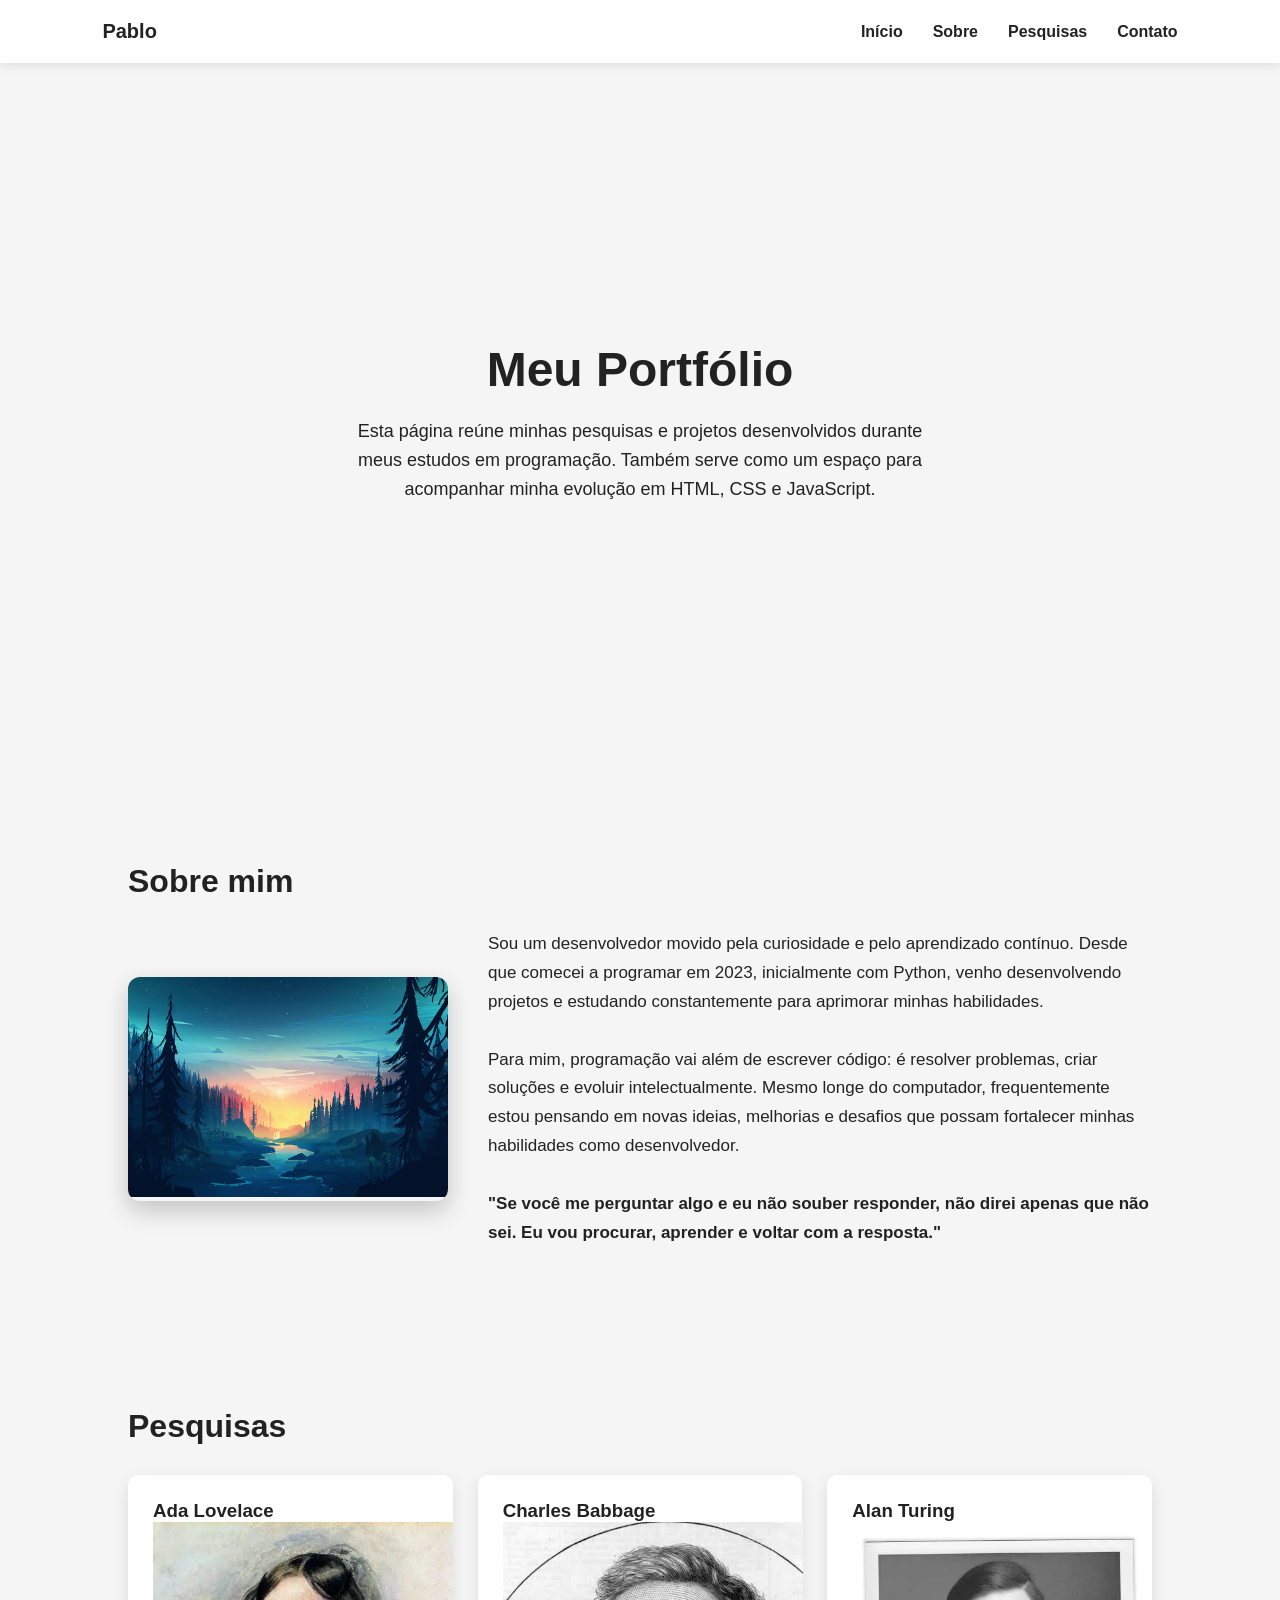
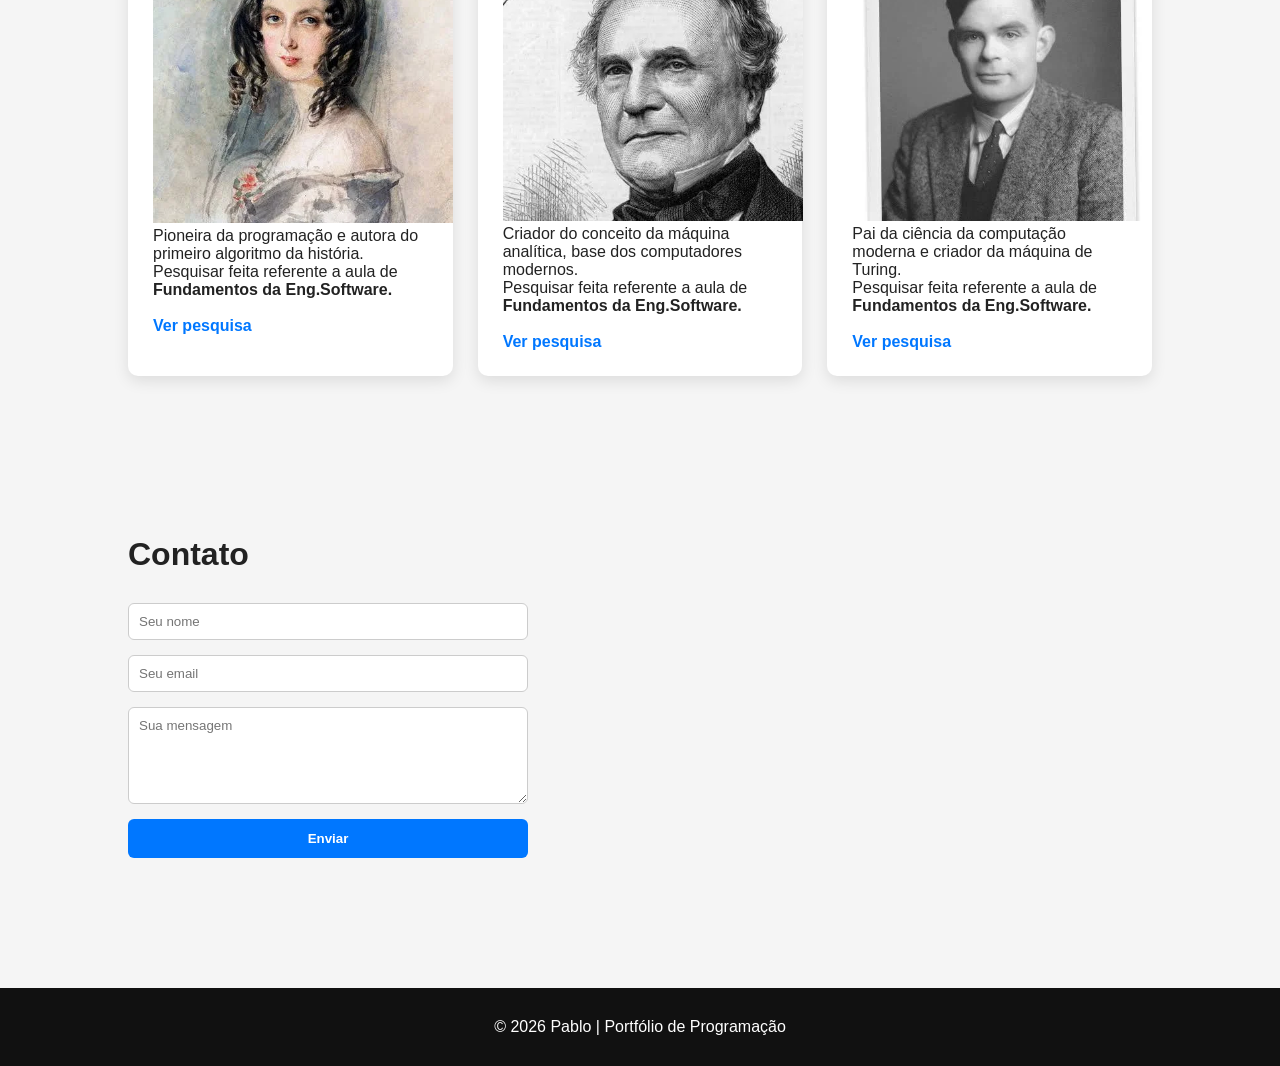
==== index.html @ 101d1ff0 "Atualizar aleatoriamente.txt e index.html: remover configuração de serviços Docker e adicionar image" ====
<!DOCTYPE html>
<html lang="pt-BR">

<head>
    <meta charset="UTF-8">
    <meta name="viewport" content="width=device-width, initial-scale=1.0">

    <title>Pablo | Portfólio</title>

    <style>
        * {
            margin: 0;
            padding: 0;
            box-sizing: border-box;
            font-family: Arial, Helvetica, sans-serif;
        }

        html {
            scroll-behavior: smooth;
        }

        body {
            background: #f5f5f5;
            color: #222;
        }

        /* HEADER */

        header {
            display: flex;
            justify-content: space-between;
            align-items: center;
            padding: 20px 8%;
            background: white;
            box-shadow: 0 2px 10px rgba(0, 0, 0, 0.1);
            position: sticky;
            top: 0;
        }

        .logo {
            font-size: 20px;
            font-weight: bold;
        }

        nav ul {
            display: flex;
            gap: 30px;
            list-style: none;
        }

        nav a {
            text-decoration: none;
            color: #222;
            font-weight: 600;
            transition: .3s;
        }

        nav a:hover {
            color: #0077ff;
        }

        /* HERO */

        #hero {
            height: 80vh;
            display: flex;
            flex-direction: column;
            justify-content: center;
            align-items: center;
            text-align: center;
            padding: 20px;
        }

        #hero h1 {
            font-size: 48px;
            margin-bottom: 20px;
        }

        #hero p {
            max-width: 600px;
            font-size: 18px;
            line-height: 1.6;
        }

        /* SEÇÕES */

        section {
            padding: 80px 10%;
        }

        h2 {
            margin-bottom: 30px;
            font-size: 32px;
        }

        /* SOBRE */

        .sobre-container {
            display: flex;
            gap: 40px;
            align-items: center;
            flex-wrap: wrap;
        }

        .card-img {
            width: 320px;
            border-radius: 12px;
            overflow: hidden;
            box-shadow: 0 10px 25px rgba(0, 0, 0, 0.2);
        }

        .card-img img {
            width: 100%;
            height: 220px;
            object-fit: cover;
        }

        .sobre-texto {
            flex: 1;
            line-height: 1.7;
            font-size: 17px;
        }

        /* PESQUISAS */

        .cards {
            display: grid;
            grid-template-columns: repeat(auto-fit, minmax(250px, 1fr));
            gap: 25px;
        }

        .card {
            background: white;
            padding: 25px;
            border-radius: 10px;
            box-shadow: 0 5px 15px rgba(0, 0, 0, 0.1);
            transition: .3s;
        }

        .card:hover {
            transform: translateY(-5px);
        }

        .card a {
            text-decoration: none;
            color: #0077ff;
            font-weight: bold;
        }
        
        .card img{
            width: 300px;

        }
        /* CONTATO */

        form {
            display: flex;
            flex-direction: column;
            gap: 15px;
            max-width: 400px;
        }

        input,
        textarea {
            padding: 10px;
            border: 1px solid #ccc;
            border-radius: 6px;
        }

        button {
            padding: 12px;
            border: none;
            background: #0077ff;
            color: white;
            font-weight: bold;
            border-radius: 6px;
            cursor: pointer;
            transition: .3s;
        }

        button:hover {
            background: #005ad1;
        }

        /* FOOTER */

        footer {
            text-align: center;
            padding: 30px;
            margin-top: 50px;
            background: #111;
            color: white;
        }
    </style>

</head>

<body>

    <header>

        <div class="logo">Pablo</div>

        <nav>
            <ul>
                <li><a href="#hero">Início</a></li>
                <li><a href="#sobre">Sobre</a></li>
                <li><a href="#pesquisas">Pesquisas</a></li>
                <li><a href="#contato">Contato</a></li>
            </ul>
        </nav>

    </header>


    <!-- HERO -->

    <section id="hero">

        <h1>Meu Portfólio</h1>

        <p>
            Esta página reúne minhas pesquisas e projetos desenvolvidos durante meus estudos em programação.
            Também serve como um espaço para acompanhar minha evolução em HTML, CSS e JavaScript.
        </p>

    </section>


    <!-- SOBRE -->

    <section id="sobre">

        <h2>Sobre mim</h2>

        <div class="sobre-container">

            <div class="card-img">
                <img src="./c3uhsgo1vx541.jpg">
            </div>

            <div class="sobre-texto">

                <p>
                    Sou um desenvolvedor movido pela curiosidade e pelo aprendizado contínuo. Desde que comecei a
                    programar em 2023, inicialmente com Python, venho desenvolvendo projetos e estudando constantemente
                    para aprimorar minhas habilidades.
                </p>

                <br>

                <p>
                    Para mim, programação vai além de escrever código: é resolver problemas, criar soluções e evoluir
                    intelectualmente. Mesmo longe do computador, frequentemente estou pensando em novas ideias,
                    melhorias e desafios que possam fortalecer minhas habilidades como desenvolvedor.
                </p>

                <br>

                <p>
                    <strong>
                        "Se você me perguntar algo e eu não souber responder, não direi apenas que não sei. Eu vou
                        procurar, aprender e voltar com a resposta."
                    </strong>
                </p>

            </div>

        </div>

    </section>


    <!-- PESQUISAS -->

    <section id="pesquisas">

        <h2>Pesquisas</h2>

        <div class="cards">

            <div class="card">
                <h3>Ada Lovelace</h3>
                <img src="ada-love.webp" alt="">
                <p>Pioneira da programação e autora do primeiro algoritmo da história.<br>
                Pesquisar feita referente a aula de <strong>Fundamentos da Eng.Software.</strong></p>
                <br>
                <a href="./ada.html">Ver pesquisa</a>
            </div>

            <div class="card">
                <h3>Charles Babbage</h3>
                <img src="charles.webp" alt="">
                <p>Criador do conceito da máquina analítica, base dos computadores modernos.<br>
                Pesquisar feita referente a aula de <strong>Fundamentos da Eng.Software.</strong></p>
                <br>
                <a href="./babbage.html">Ver pesquisa</a>
            </div>

            <div class="card">
                <h3>Alan Turing</h3>
                <img src="alan.webp" alt="">
                <p>Pai da ciência da computação moderna e criador da máquina de Turing. <br>
                Pesquisar feita referente a aula de <strong>Fundamentos da Eng.Software.</strong>
                </p>
                <br>
                <a href="./turing.html">Ver pesquisa</a>
            </div>

        </div>

    </section>


    <!-- CONTATO -->

    <section id="contato">

        <h2>Contato</h2>

        <form>

            <input type="text" placeholder="Seu nome">

            <input type="email" placeholder="Seu email">

            <textarea rows="5" placeholder="Sua mensagem"></textarea>

            <button>Enviar</button>

        </form>

    </section>


    <footer>

        <p>© 2026 Pablo | Portfólio de Programação</p>

    </footer>

</body>

</html>
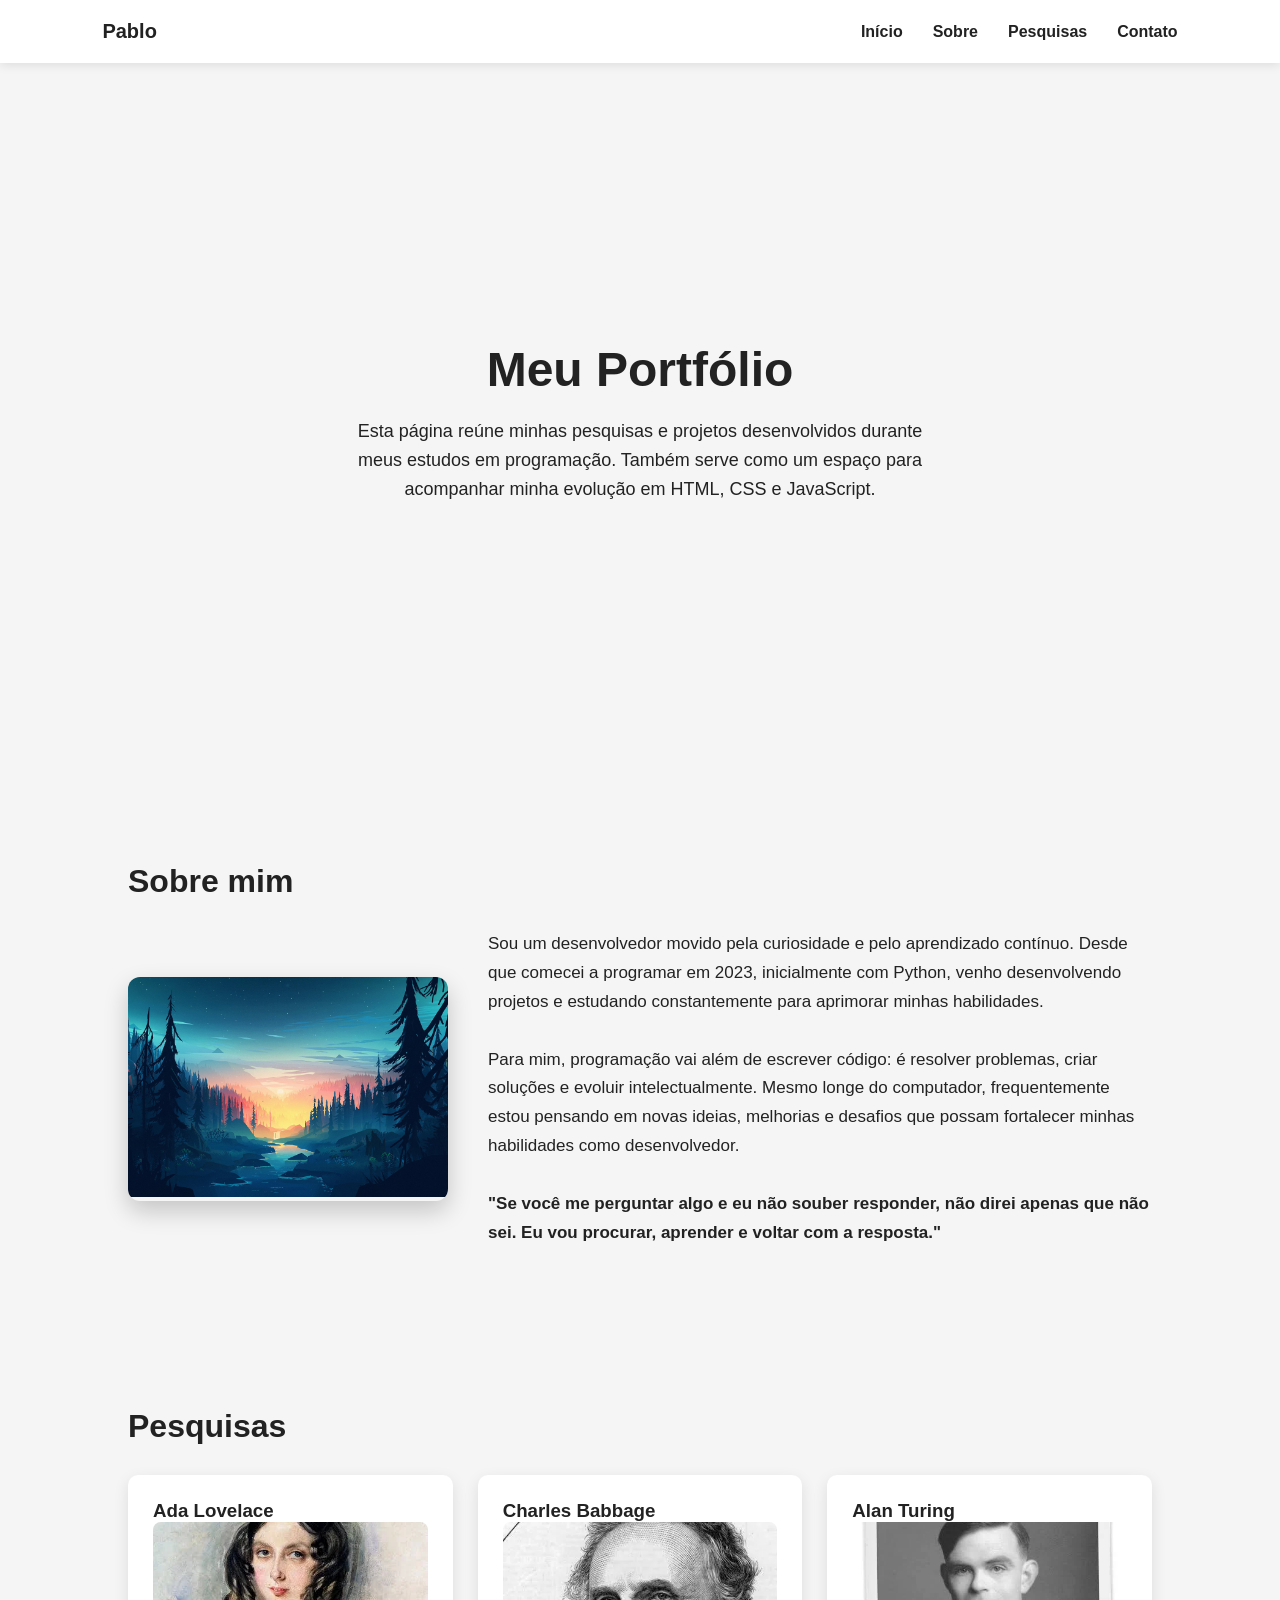
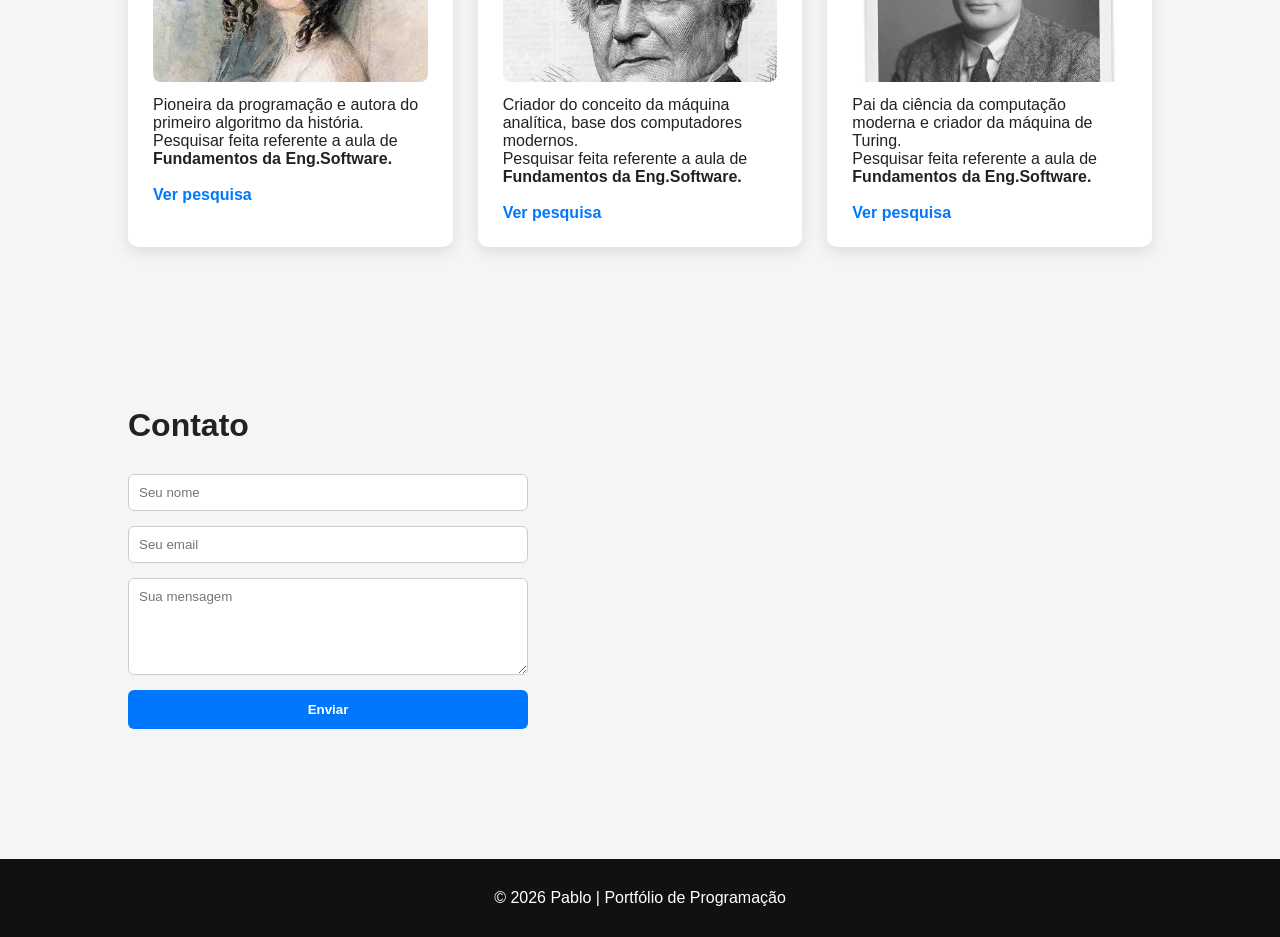
==== commit a0fe5a0c: "Refatorar estilos de imagem e links nas seções de pesquisa e remover código desnecessário" ====
--- a/index.html
+++ b/index.html
@@ -148,9 +148,29 @@
         }
         
         .card img{
-            width: 300px;
-
-        }
+            width:100%;
+            height:160px;
+            object-fit:cover;
+            border-radius:8px;
+            margin-bottom:10px;
+            }
+
+            .btn-card{
+            display:inline-block;
+            margin-top:10px;
+            padding:10px 16px;
+            background:#0077ff;
+            color:white;
+            text-decoration:none;
+            border-radius:6px;
+            font-weight:bold;
+            transition:.3s;
+            }
+
+            .btn-card:hover{
+            background:#005ed1;
+            }
+
         /* CONTATO */
 
         form {
@@ -285,7 +305,7 @@
                 <p>Pioneira da programação e autora do primeiro algoritmo da história.<br>
                 Pesquisar feita referente a aula de <strong>Fundamentos da Eng.Software.</strong></p>
                 <br>
-                <a href="./ada.html">Ver pesquisa</a>
+                <a href="./pesquisa/ada.html">Ver pesquisa</a>
             </div>
 
             <div class="card">
@@ -294,7 +314,7 @@
                 <p>Criador do conceito da máquina analítica, base dos computadores modernos.<br>
                 Pesquisar feita referente a aula de <strong>Fundamentos da Eng.Software.</strong></p>
                 <br>
-                <a href="./babbage.html">Ver pesquisa</a>
+                <a href="./pesquisa/babbage.html">Ver pesquisa</a>
             </div>
 
             <div class="card">
@@ -304,7 +324,7 @@
                 Pesquisar feita referente a aula de <strong>Fundamentos da Eng.Software.</strong>
                 </p>
                 <br>
-                <a href="./turing.html">Ver pesquisa</a>
+                <a href="./pesquisa/turing.html">Ver pesquisa</a>
             </div>
 
         </div>
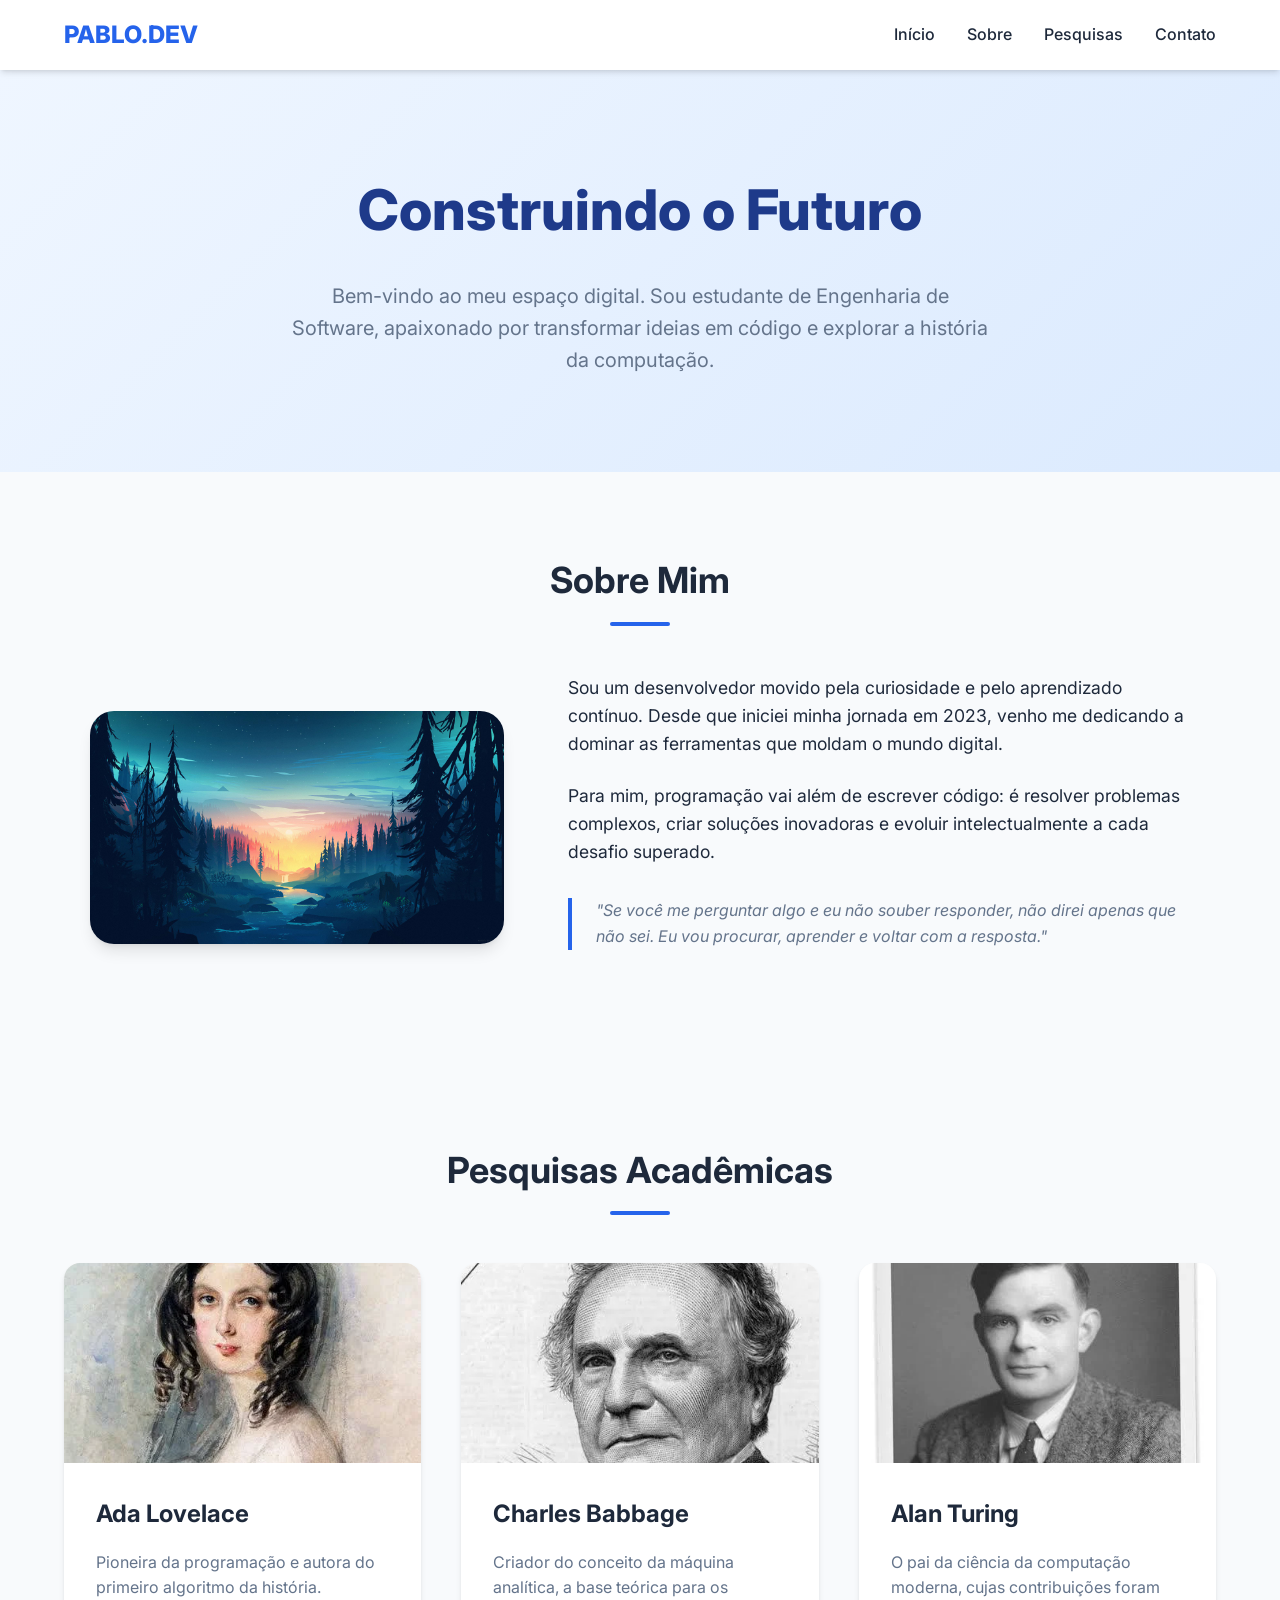
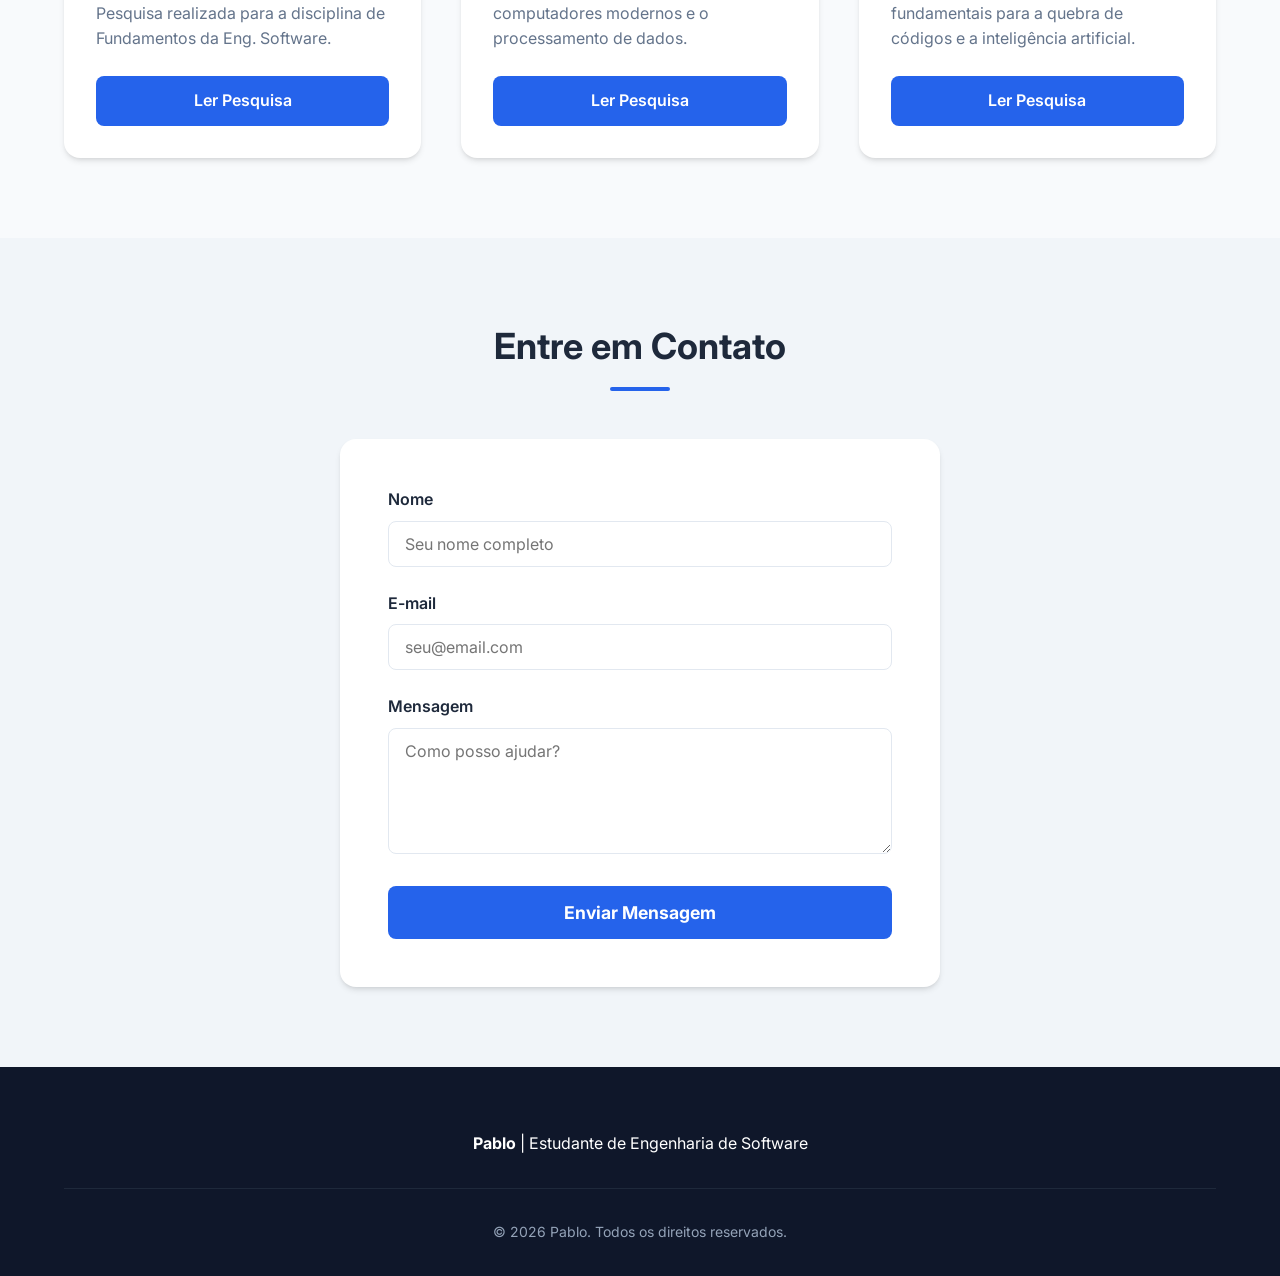
==== commit ed9db79d: "feat: reformulação completa do design e estrutura do portfólio" ====
--- a/index.html
+++ b/index.html
@@ -4,223 +4,22 @@
 <head>
     <meta charset="UTF-8">
     <meta name="viewport" content="width=device-width, initial-scale=1.0">
-
-    <title>Pablo | Portfólio</title>
-
-    <style>
-        * {
-            margin: 0;
-            padding: 0;
-            box-sizing: border-box;
-            font-family: Arial, Helvetica, sans-serif;
-        }
-
-        html {
-            scroll-behavior: smooth;
-        }
-
-        body {
-            background: #f5f5f5;
-            color: #222;
-        }
-
-        /* HEADER */
-
-        header {
-            display: flex;
-            justify-content: space-between;
-            align-items: center;
-            padding: 20px 8%;
-            background: white;
-            box-shadow: 0 2px 10px rgba(0, 0, 0, 0.1);
-            position: sticky;
-            top: 0;
-        }
-
-        .logo {
-            font-size: 20px;
-            font-weight: bold;
-        }
-
-        nav ul {
-            display: flex;
-            gap: 30px;
-            list-style: none;
-        }
-
-        nav a {
-            text-decoration: none;
-            color: #222;
-            font-weight: 600;
-            transition: .3s;
-        }
-
-        nav a:hover {
-            color: #0077ff;
-        }
-
-        /* HERO */
-
-        #hero {
-            height: 80vh;
-            display: flex;
-            flex-direction: column;
-            justify-content: center;
-            align-items: center;
-            text-align: center;
-            padding: 20px;
-        }
-
-        #hero h1 {
-            font-size: 48px;
-            margin-bottom: 20px;
-        }
-
-        #hero p {
-            max-width: 600px;
-            font-size: 18px;
-            line-height: 1.6;
-        }
-
-        /* SEÇÕES */
-
-        section {
-            padding: 80px 10%;
-        }
-
-        h2 {
-            margin-bottom: 30px;
-            font-size: 32px;
-        }
-
-        /* SOBRE */
-
-        .sobre-container {
-            display: flex;
-            gap: 40px;
-            align-items: center;
-            flex-wrap: wrap;
-        }
-
-        .card-img {
-            width: 320px;
-            border-radius: 12px;
-            overflow: hidden;
-            box-shadow: 0 10px 25px rgba(0, 0, 0, 0.2);
-        }
-
-        .card-img img {
-            width: 100%;
-            height: 220px;
-            object-fit: cover;
-        }
-
-        .sobre-texto {
-            flex: 1;
-            line-height: 1.7;
-            font-size: 17px;
-        }
-
-        /* PESQUISAS */
-
-        .cards {
-            display: grid;
-            grid-template-columns: repeat(auto-fit, minmax(250px, 1fr));
-            gap: 25px;
-        }
-
-        .card {
-            background: white;
-            padding: 25px;
-            border-radius: 10px;
-            box-shadow: 0 5px 15px rgba(0, 0, 0, 0.1);
-            transition: .3s;
-        }
-
-        .card:hover {
-            transform: translateY(-5px);
-        }
-
-        .card a {
-            text-decoration: none;
-            color: #0077ff;
-            font-weight: bold;
-        }
-        
-        .card img{
-            width:100%;
-            height:160px;
-            object-fit:cover;
-            border-radius:8px;
-            margin-bottom:10px;
-            }
-
-            .btn-card{
-            display:inline-block;
-            margin-top:10px;
-            padding:10px 16px;
-            background:#0077ff;
-            color:white;
-            text-decoration:none;
-            border-radius:6px;
-            font-weight:bold;
-            transition:.3s;
-            }
-
-            .btn-card:hover{
-            background:#005ed1;
-            }
-
-        /* CONTATO */
-
-        form {
-            display: flex;
-            flex-direction: column;
-            gap: 15px;
-            max-width: 400px;
-        }
-
-        input,
-        textarea {
-            padding: 10px;
-            border: 1px solid #ccc;
-            border-radius: 6px;
-        }
-
-        button {
-            padding: 12px;
-            border: none;
-            background: #0077ff;
-            color: white;
-            font-weight: bold;
-            border-radius: 6px;
-            cursor: pointer;
-            transition: .3s;
-        }
-
-        button:hover {
-            background: #005ad1;
-        }
-
-        /* FOOTER */
-
-        footer {
-            text-align: center;
-            padding: 30px;
-            margin-top: 50px;
-            background: #111;
-            color: white;
-        }
-    </style>
-
+    <meta name="description" content="Portfólio de Pablo - Desenvolvedor e Estudante de Engenharia de Software">
+    <title>Pablo | Portfólio de Engenharia de Software</title>
+    
+    <!-- Google Fonts -->
+    <link rel="preconnect" href="https://fonts.googleapis.com">
+    <link rel="preconnect" href="https://fonts.gstatic.com" crossorigin>
+    <link href="https://fonts.googleapis.com/css2?family=Inter:wght@400;500;600;700;800&display=swap" rel="stylesheet">
+    
+    <!-- Custom CSS -->
+    <link rel="stylesheet" href="assets/css/style.css">
 </head>
 
 <body>
 
     <header>
-
-        <div class="logo">Pablo</div>
-
+        <a href="#" class="logo">PABLO.DEV</a>
         <nav>
             <ul>
                 <li><a href="#hero">Início</a></li>
@@ -229,136 +28,105 @@
                 <li><a href="#contato">Contato</a></li>
             </ul>
         </nav>
-
     </header>
 
-
-    <!-- HERO -->
-
+    <!-- HERO SECTION -->
     <section id="hero">
-
-        <h1>Meu Portfólio</h1>
-
+        <h1>Construindo o Futuro</h1>
         <p>
-            Esta página reúne minhas pesquisas e projetos desenvolvidos durante meus estudos em programação.
-            Também serve como um espaço para acompanhar minha evolução em HTML, CSS e JavaScript.
+            Bem-vindo ao meu espaço digital. Sou estudante de Engenharia de Software, 
+            apaixonado por transformar ideias em código e explorar a história da computação.
         </p>
-
     </section>
 
+    <!-- SOBRE SECTION -->
+    <section id="sobre">
+        <h2>Sobre Mim</h2>
+        <div class="sobre-container">
+            <div class="card-img">
+                <img src="c3uhsgo1vx541.jpg" alt="Foto de Pablo">
+            </div>
+            <div class="sobre-texto">
+                <p>
+                    Sou um desenvolvedor movido pela curiosidade e pelo aprendizado contínuo. Desde que iniciei minha jornada em 2023, venho me dedicando a dominar as ferramentas que moldam o mundo digital.
+                </p>
+                <p>
+                    Para mim, programação vai além de escrever código: é resolver problemas complexos, criar soluções inovadoras e evoluir intelectualmente a cada desafio superado.
+                </p>
+                <blockquote>
+                    "Se você me perguntar algo e eu não souber responder, não direi apenas que não sei. Eu vou procurar, aprender e voltar com a resposta."
+                </blockquote>
+            </div>
+        </div>
+    </section>
 
-    <!-- SOBRE -->
-
-    <section id="sobre">
-
-        <h2>Sobre mim</h2>
-
-        <div class="sobre-container">
-
-            <div class="card-img">
-                <img src="./c3uhsgo1vx541.jpg">
+    <!-- PESQUISAS SECTION -->
+    <section id="pesquisas">
+        <h2>Pesquisas Acadêmicas</h2>
+        <div class="cards">
+            <!-- Ada Lovelace -->
+            <div class="card">
+                <img src="ada-love.webp" alt="Ada Lovelace">
+                <div class="card-content">
+                    <h3>Ada Lovelace</h3>
+                    <p>Pioneira da programação e autora do primeiro algoritmo da história. Pesquisa realizada para a disciplina de Fundamentos da Eng. Software.</p>
+                    <a href="pesquisa/ada.html" class="btn-card">Ler Pesquisa</a>
+                </div>
             </div>
 
-            <div class="sobre-texto">
-
-                <p>
-                    Sou um desenvolvedor movido pela curiosidade e pelo aprendizado contínuo. Desde que comecei a
-                    programar em 2023, inicialmente com Python, venho desenvolvendo projetos e estudando constantemente
-                    para aprimorar minhas habilidades.
-                </p>
-
-                <br>
-
-                <p>
-                    Para mim, programação vai além de escrever código: é resolver problemas, criar soluções e evoluir
-                    intelectualmente. Mesmo longe do computador, frequentemente estou pensando em novas ideias,
-                    melhorias e desafios que possam fortalecer minhas habilidades como desenvolvedor.
-                </p>
-
-                <br>
-
-                <p>
-                    <strong>
-                        "Se você me perguntar algo e eu não souber responder, não direi apenas que não sei. Eu vou
-                        procurar, aprender e voltar com a resposta."
-                    </strong>
-                </p>
-
+            <!-- Charles Babbage -->
+            <div class="card">
+                <img src="charles.webp" alt="Charles Babbage">
+                <div class="card-content">
+                    <h3>Charles Babbage</h3>
+                    <p>Criador do conceito da máquina analítica, a base teórica para os computadores modernos e o processamento de dados.</p>
+                    <a href="pesquisa/babbage.html" class="btn-card">Ler Pesquisa</a>
+                </div>
             </div>
 
+            <!-- Alan Turing -->
+            <div class="card">
+                <img src="alan.webp" alt="Alan Turing">
+                <div class="card-content">
+                    <h3>Alan Turing</h3>
+                    <p>O pai da ciência da computação moderna, cujas contribuições foram fundamentais para a quebra de códigos e a inteligência artificial.</p>
+                    <a href="pesquisa/turing.html" class="btn-card">Ler Pesquisa</a>
+                </div>
+            </div>
         </div>
-
     </section>
 
-
-    <!-- PESQUISAS -->
-
-    <section id="pesquisas">
-
-        <h2>Pesquisas</h2>
-
-        <div class="cards">
-
-            <div class="card">
-                <h3>Ada Lovelace</h3>
-                <img src="ada-love.webp" alt="">
-                <p>Pioneira da programação e autora do primeiro algoritmo da história.<br>
-                Pesquisar feita referente a aula de <strong>Fundamentos da Eng.Software.</strong></p>
-                <br>
-                <a href="./pesquisa/ada.html">Ver pesquisa</a>
+    <!-- CONTATO SECTION -->
+    <section id="contato">
+        <h2>Entre em Contato</h2>
+        <form id="contact-form">
+            <div class="form-group">
+                <label for="name">Nome</label>
+                <input type="text" id="name" name="name" placeholder="Seu nome completo" required>
             </div>
-
-            <div class="card">
-                <h3>Charles Babbage</h3>
-                <img src="charles.webp" alt="">
-                <p>Criador do conceito da máquina analítica, base dos computadores modernos.<br>
-                Pesquisar feita referente a aula de <strong>Fundamentos da Eng.Software.</strong></p>
-                <br>
-                <a href="./pesquisa/babbage.html">Ver pesquisa</a>
+            <div class="form-group">
+                <label for="email">E-mail</label>
+                <input type="email" id="email" name="email" placeholder="seu@email.com" required>
             </div>
-
-            <div class="card">
-                <h3>Alan Turing</h3>
-                <img src="alan.webp" alt="">
-                <p>Pai da ciência da computação moderna e criador da máquina de Turing. <br>
-                Pesquisar feita referente a aula de <strong>Fundamentos da Eng.Software.</strong>
-                </p>
-                <br>
-                <a href="./pesquisa/turing.html">Ver pesquisa</a>
+            <div class="form-group">
+                <label for="message">Mensagem</label>
+                <textarea id="message" name="message" rows="5" placeholder="Como posso ajudar?" required></textarea>
             </div>
-
-        </div>
-
+            <button type="submit">Enviar Mensagem</button>
+        </form>
     </section>
 
-
-    <!-- CONTATO -->
-
-    <section id="contato">
-
-        <h2>Contato</h2>
-
-        <form>
-
-            <input type="text" placeholder="Seu nome">
-
-            <input type="email" placeholder="Seu email">
-
-            <textarea rows="5" placeholder="Sua mensagem"></textarea>
-
-            <button>Enviar</button>
-
-        </form>
-
-    </section>
-
-
     <footer>
-
-        <p>© 2026 Pablo | Portfólio de Programação</p>
-
+        <div class="footer-content">
+            <p><strong>Pablo</strong> | Estudante de Engenharia de Software</p>
+        </div>
+        <div class="footer-bottom">
+            <p>&copy; 2026 Pablo. Todos os direitos reservados.</p>
+        </div>
     </footer>
 
+    <!-- Custom JS -->
+    <script src="assets/js/script.js"></script>
 </body>
 
-</html>+</html>
--- a/assets/css/style.css
+++ b/assets/css/style.css
@@ -0,0 +1,359 @@
+:root {
+    --primary-color: #2563eb;
+    --primary-hover: #1d4ed8;
+    --bg-color: #f8fafc;
+    --text-color: #1e293b;
+    --text-muted: #64748b;
+    --card-bg: #ffffff;
+    --header-bg: rgba(255, 255, 255, 0.9);
+    --shadow: 0 4px 6px -1px rgb(0 0 0 / 0.1), 0 2px 4px -2px rgb(0 0 0 / 0.1);
+    --shadow-lg: 0 10px 15px -3px rgb(0 0 0 / 0.1), 0 4px 6px -4px rgb(0 0 0 / 0.1);
+    --transition: all 0.3s ease;
+}
+
+* {
+    margin: 0;
+    padding: 0;
+    box-sizing: border-box;
+    font-family: 'Inter', -apple-system, BlinkMacSystemFont, 'Segoe UI', Roboto, Oxygen, Ubuntu, Cantarell, sans-serif;
+}
+
+html {
+    scroll-behavior: smooth;
+}
+
+body {
+    background-color: var(--bg-color);
+    color: var(--text-color);
+    line-height: 1.6;
+}
+
+/* HEADER & NAV */
+header {
+    background: var(--header-bg);
+    backdrop-filter: blur(8px);
+    position: sticky;
+    top: 0;
+    z-index: 1000;
+    box-shadow: var(--shadow);
+    padding: 1rem 5%;
+    display: flex;
+    justify-content: space-between;
+    align-items: center;
+}
+
+.logo {
+    font-size: 1.5rem;
+    font-weight: 800;
+    color: var(--primary-color);
+    text-decoration: none;
+}
+
+nav ul {
+    display: flex;
+    gap: 2rem;
+    list-style: none;
+}
+
+nav a {
+    text-decoration: none;
+    color: var(--text-color);
+    font-weight: 500;
+    transition: var(--transition);
+}
+
+nav a:hover {
+    color: var(--primary-color);
+}
+
+/* HERO SECTION */
+#hero {
+    padding: 6rem 5%;
+    text-align: center;
+    background: linear-gradient(135deg, #eff6ff 0%, #dbeafe 100%);
+}
+
+#hero h1 {
+    font-size: 3.5rem;
+    font-weight: 800;
+    margin-bottom: 1.5rem;
+    color: #1e3a8a;
+}
+
+#hero p {
+    max-width: 700px;
+    margin: 0 auto;
+    font-size: 1.25rem;
+    color: var(--text-muted);
+}
+
+/* SECTIONS */
+section {
+    padding: 5rem 5%;
+}
+
+h2 {
+    font-size: 2.25rem;
+    font-weight: 700;
+    margin-bottom: 3rem;
+    text-align: center;
+    position: relative;
+}
+
+h2::after {
+    content: '';
+    display: block;
+    width: 60px;
+    height: 4px;
+    background: var(--primary-color);
+    margin: 0.75rem auto 0;
+    border-radius: 2px;
+}
+
+/* SOBRE SECTION */
+.sobre-container {
+    display: grid;
+    grid-template-columns: 1fr 1.5fr;
+    gap: 4rem;
+    align-items: center;
+    max-width: 1100px;
+    margin: 0 auto;
+}
+
+.card-img {
+    border-radius: 1.5rem;
+    overflow: hidden;
+    box-shadow: var(--shadow-lg);
+    transition: var(--transition);
+}
+
+.card-img:hover {
+    transform: scale(1.02);
+}
+
+.card-img img {
+    width: 100%;
+    height: auto;
+    display: block;
+}
+
+.sobre-texto p {
+    margin-bottom: 1.5rem;
+    font-size: 1.1rem;
+}
+
+.sobre-texto blockquote {
+    border-left: 4px solid var(--primary-color);
+    padding-left: 1.5rem;
+    font-style: italic;
+    color: var(--text-muted);
+    margin: 2rem 0;
+}
+
+/* PESQUISAS SECTION */
+.cards {
+    display: grid;
+    grid-template-columns: repeat(auto-fit, minmax(300px, 1fr));
+    gap: 2.5rem;
+    max-width: 1200px;
+    margin: 0 auto;
+}
+
+.card {
+    background: var(--card-bg);
+    border-radius: 1rem;
+    overflow: hidden;
+    box-shadow: var(--shadow);
+    transition: var(--transition);
+    display: flex;
+    flex-direction: column;
+}
+
+.card:hover {
+    transform: translateY(-10px);
+    box-shadow: var(--shadow-lg);
+}
+
+.card img {
+    width: 100%;
+    height: 200px;
+    object-fit: cover;
+}
+
+.card-content {
+    padding: 2rem;
+    flex-grow: 1;
+    display: flex;
+    flex-direction: column;
+}
+
+.card h3 {
+    font-size: 1.5rem;
+    margin-bottom: 1rem;
+}
+
+.card p {
+    color: var(--text-muted);
+    margin-bottom: 1.5rem;
+    flex-grow: 1;
+}
+
+.btn-card {
+    display: inline-block;
+    padding: 0.75rem 1.5rem;
+    background: var(--primary-color);
+    color: white;
+    text-decoration: none;
+    border-radius: 0.5rem;
+    font-weight: 600;
+    text-align: center;
+    transition: var(--transition);
+}
+
+.btn-card:hover {
+    background: var(--primary-hover);
+}
+
+/* CONTATO SECTION */
+#contato {
+    background: #f1f5f9;
+}
+
+form {
+    max-width: 600px;
+    margin: 0 auto;
+    background: var(--card-bg);
+    padding: 3rem;
+    border-radius: 1rem;
+    box-shadow: var(--shadow);
+}
+
+.form-group {
+    margin-bottom: 1.5rem;
+}
+
+label {
+    display: block;
+    margin-bottom: 0.5rem;
+    font-weight: 600;
+}
+
+input, textarea {
+    width: 100%;
+    padding: 0.75rem 1rem;
+    border: 1px solid #e2e8f0;
+    border-radius: 0.5rem;
+    font-size: 1rem;
+    transition: var(--transition);
+}
+
+input:focus, textarea:focus {
+    outline: none;
+    border-color: var(--primary-color);
+    box-shadow: 0 0 0 3px rgba(37, 99, 235, 0.1);
+}
+
+button {
+    width: 100%;
+    padding: 1rem;
+    background: var(--primary-color);
+    color: white;
+    border: none;
+    border-radius: 0.5rem;
+    font-size: 1.1rem;
+    font-weight: 700;
+    cursor: pointer;
+    transition: var(--transition);
+}
+
+button:hover {
+    background: var(--primary-hover);
+}
+
+/* FOOTER */
+footer {
+    background: #0f172a;
+    color: white;
+    padding: 4rem 5% 2rem;
+    text-align: center;
+}
+
+.footer-content {
+    margin-bottom: 2rem;
+}
+
+.footer-bottom {
+    border-top: 1px solid #1e293b;
+    padding-top: 2rem;
+    color: #94a3b8;
+    font-size: 0.875rem;
+}
+
+/* RESEARCH PAGES SPECIFIC */
+.research-header {
+    padding: 4rem 5%;
+    text-align: center;
+    background: #1e293b;
+    color: white;
+}
+
+.research-header img {
+    max-width: 200px;
+    border-radius: 50%;
+    margin-bottom: 2rem;
+    border: 4px solid var(--primary-color);
+}
+
+.research-main {
+    max-width: 800px;
+    margin: -4rem auto 4rem;
+    background: white;
+    padding: 4rem;
+    border-radius: 1rem;
+    box-shadow: var(--shadow-lg);
+}
+
+.research-main h2 {
+    text-align: left;
+    margin-top: 2rem;
+}
+
+.research-main h2::after {
+    margin: 0.5rem 0 0;
+}
+
+table {
+    width: 100%;
+    border-collapse: collapse;
+    margin: 2rem 0;
+}
+
+table th, table td {
+    padding: 1rem;
+    border: 1px solid #e2e8f0;
+    text-align: left;
+}
+
+table th {
+    background: #f8fafc;
+}
+
+/* RESPONSIVE */
+@media (max-width: 768px) {
+    #hero h1 {
+        font-size: 2.5rem;
+    }
+    
+    .sobre-container {
+        grid-template-columns: 1fr;
+    }
+    
+    nav ul {
+        display: none; /* Simple mobile nav improvement would be better but keeping it simple */
+    }
+    
+    .research-main {
+        padding: 2rem;
+        margin: -2rem 1rem 2rem;
+    }
+}
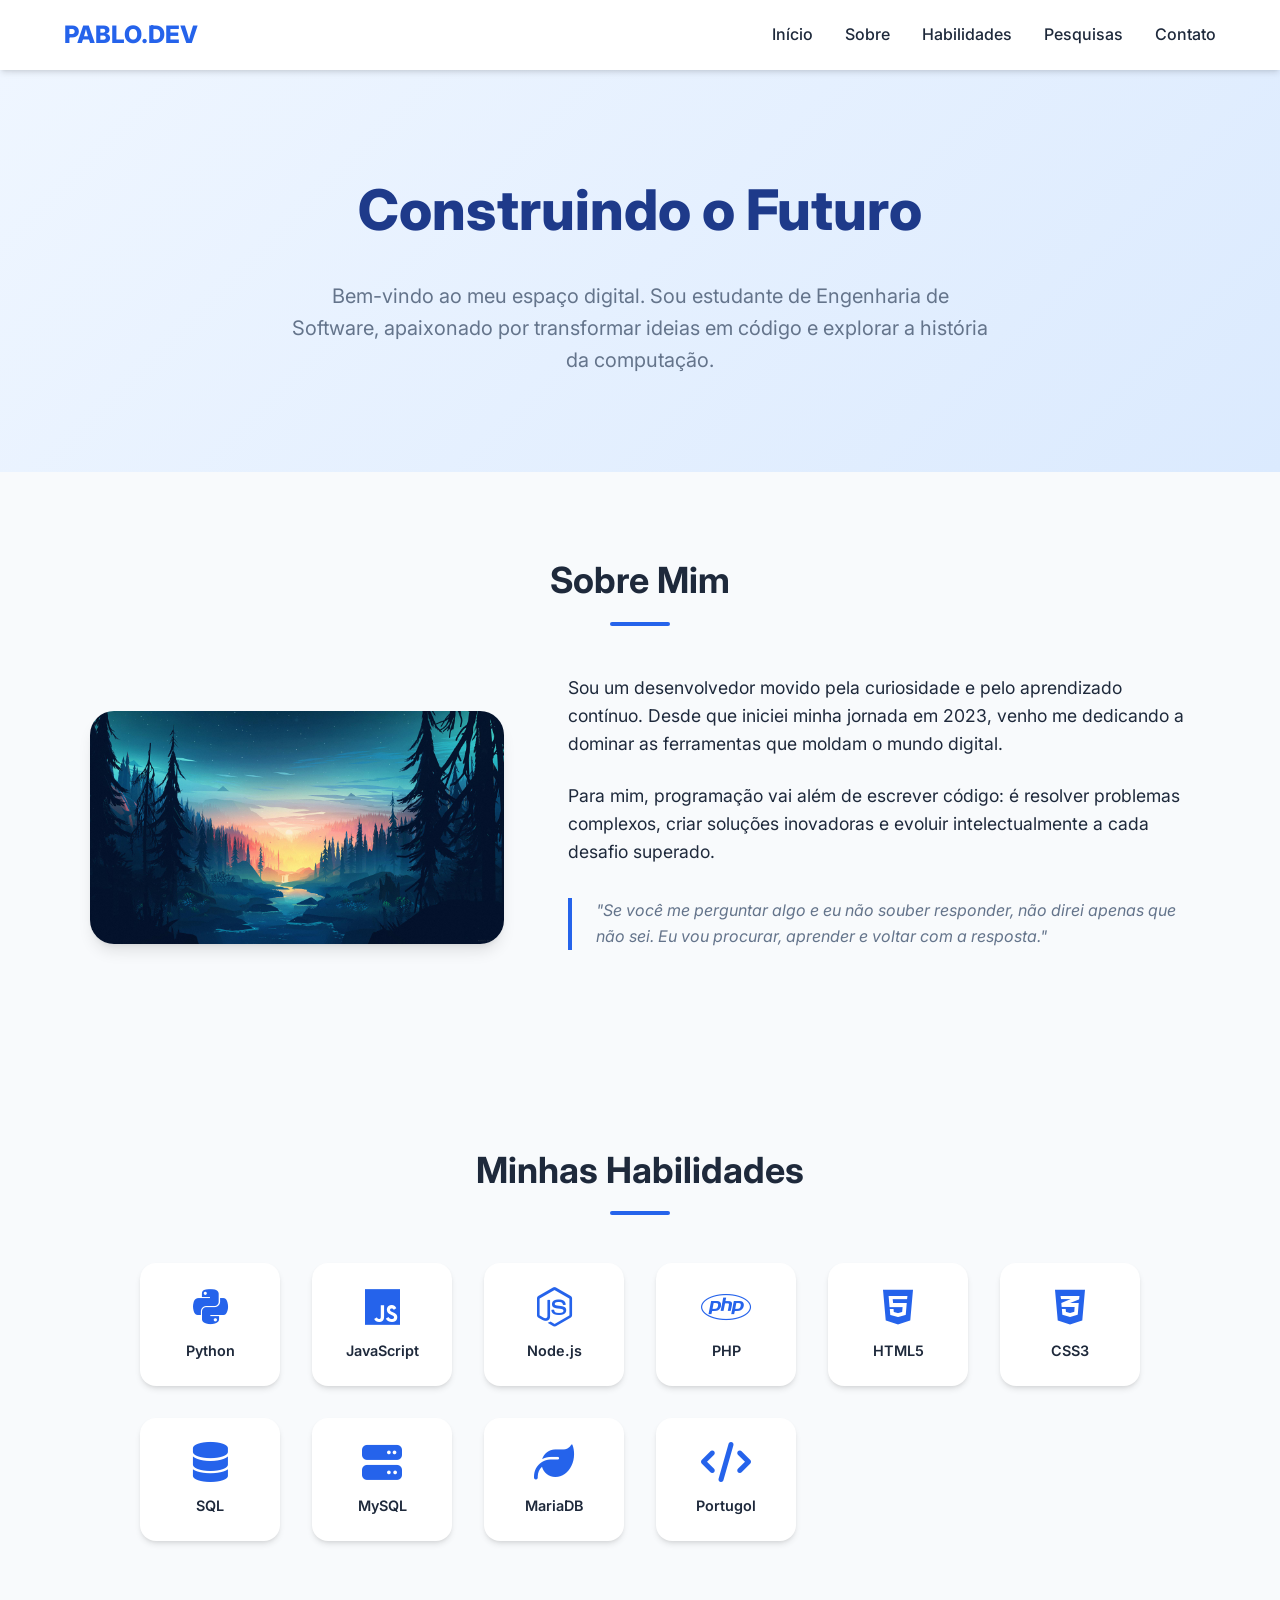
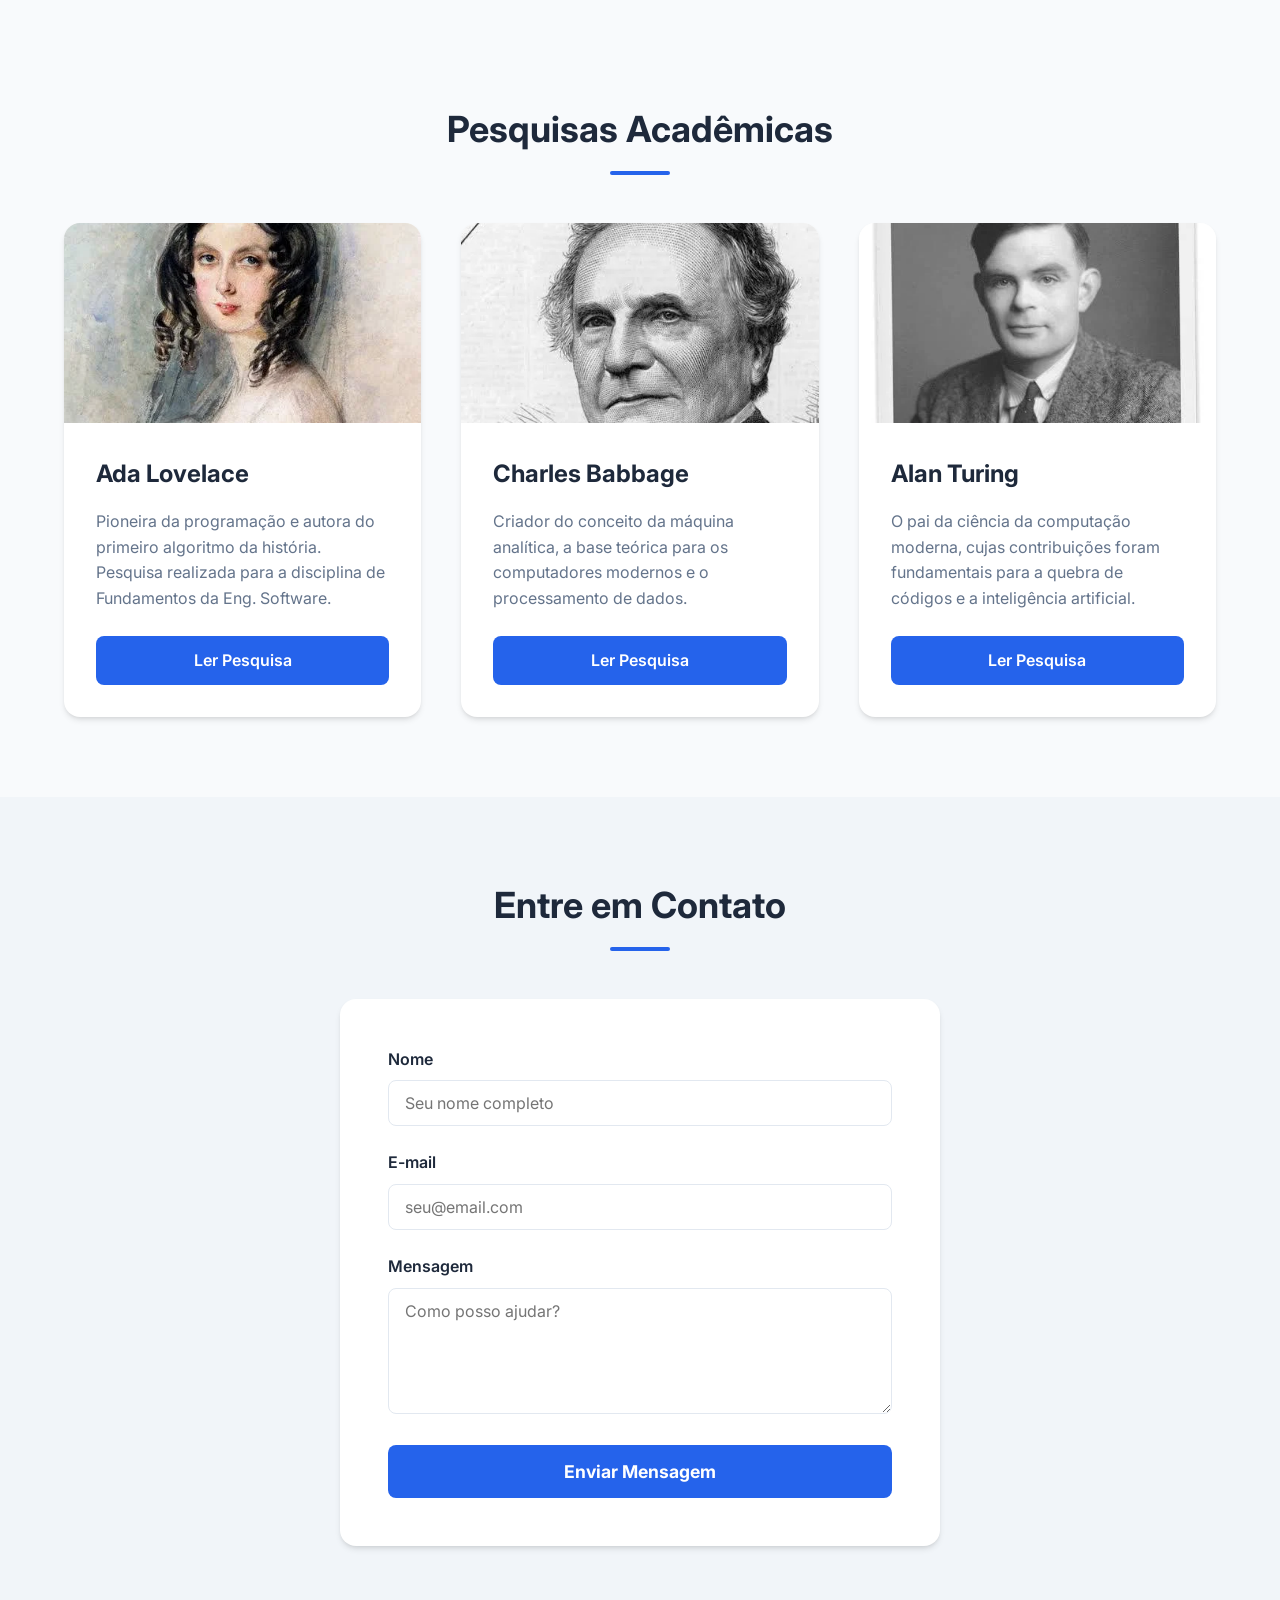
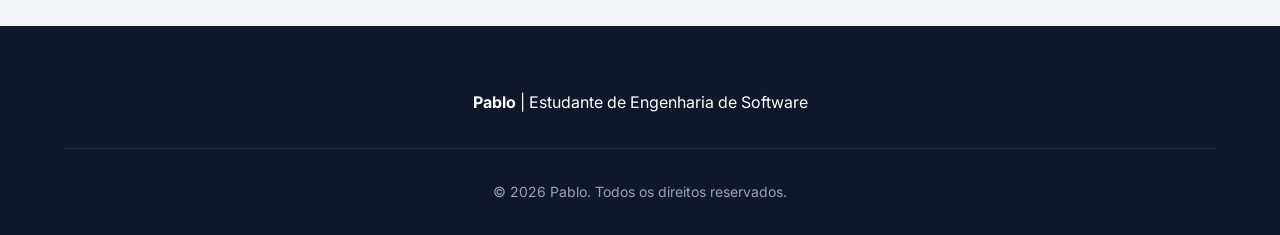
==== commit 71083b1d: "feat: adicionar seção de habilidades e formulário de contato funcional" ====
--- a/index.html
+++ b/index.html
@@ -12,6 +12,9 @@
     <link rel="preconnect" href="https://fonts.gstatic.com" crossorigin>
     <link href="https://fonts.googleapis.com/css2?family=Inter:wght@400;500;600;700;800&display=swap" rel="stylesheet">
     
+    <!-- Font Awesome for Icons -->
+    <link rel="stylesheet" href="https://cdnjs.cloudflare.com/ajax/libs/font-awesome/6.4.0/css/all.min.css">
+    
     <!-- Custom CSS -->
     <link rel="stylesheet" href="assets/css/style.css">
 </head>
@@ -24,6 +27,7 @@
             <ul>
                 <li><a href="#hero">Início</a></li>
                 <li><a href="#sobre">Sobre</a></li>
+                <li><a href="#habilidades">Habilidades</a></li>
                 <li><a href="#pesquisas">Pesquisas</a></li>
                 <li><a href="#contato">Contato</a></li>
             </ul>
@@ -56,6 +60,53 @@
                 <blockquote>
                     "Se você me perguntar algo e eu não souber responder, não direi apenas que não sei. Eu vou procurar, aprender e voltar com a resposta."
                 </blockquote>
+            </div>
+        </div>
+    </section>
+
+    <!-- HABILIDADES SECTION -->
+    <section id="habilidades">
+        <h2>Minhas Habilidades</h2>
+        <div class="skills-grid">
+            <div class="skill-item">
+                <i class="fab fa-python"></i>
+                <span>Python</span>
+            </div>
+            <div class="skill-item">
+                <i class="fab fa-js"></i>
+                <span>JavaScript</span>
+            </div>
+            <div class="skill-item">
+                <i class="fab fa-node-js"></i>
+                <span>Node.js</span>
+            </div>
+            <div class="skill-item">
+                <i class="fab fa-php"></i>
+                <span>PHP</span>
+            </div>
+            <div class="skill-item">
+                <i class="fab fa-html5"></i>
+                <span>HTML5</span>
+            </div>
+            <div class="skill-item">
+                <i class="fab fa-css3-alt"></i>
+                <span>CSS3</span>
+            </div>
+            <div class="skill-item">
+                <i class="fas fa-database"></i>
+                <span>SQL</span>
+            </div>
+            <div class="skill-item">
+                <i class="fas fa-server"></i>
+                <span>MySQL</span>
+            </div>
+            <div class="skill-item">
+                <i class="fas fa-leaf"></i>
+                <span>MariaDB</span>
+            </div>
+            <div class="skill-item">
+                <i class="fas fa-code"></i>
+                <span>Portugol</span>
             </div>
         </div>
     </section>
@@ -99,7 +150,7 @@
     <!-- CONTATO SECTION -->
     <section id="contato">
         <h2>Entre em Contato</h2>
-        <form id="contact-form">
+        <form id="contact-form" action="https://formspree.io/f/xpwqgqge" method="POST">
             <div class="form-group">
                 <label for="name">Nome</label>
                 <input type="text" id="name" name="name" placeholder="Seu nome completo" required>
@@ -112,7 +163,8 @@
                 <label for="message">Mensagem</label>
                 <textarea id="message" name="message" rows="5" placeholder="Como posso ajudar?" required></textarea>
             </div>
-            <button type="submit">Enviar Mensagem</button>
+            <button type="submit" id="submit-btn">Enviar Mensagem</button>
+            <div id="form-status"></div>
         </form>
     </section>
 
--- a/assets/css/style.css
+++ b/assets/css/style.css
@@ -357,3 +357,63 @@
         margin: -2rem 1rem 2rem;
     }
 }
+
+/* SKILLS SECTION */
+.skills-grid {
+    display: grid;
+    grid-template-columns: repeat(auto-fit, minmax(120px, 1fr));
+    gap: 2rem;
+    max-width: 1000px;
+    margin: 0 auto;
+    text-align: center;
+}
+
+.skill-item {
+    background: var(--card-bg);
+    padding: 1.5rem;
+    border-radius: 1rem;
+    box-shadow: var(--shadow);
+    transition: var(--transition);
+    display: flex;
+    flex-direction: column;
+    align-items: center;
+    gap: 0.75rem;
+}
+
+.skill-item:hover {
+    transform: translateY(-5px);
+    box-shadow: var(--shadow-lg);
+    border-color: var(--primary-color);
+}
+
+.skill-item i {
+    font-size: 2.5rem;
+    color: var(--primary-color);
+}
+
+.skill-item span {
+    font-weight: 600;
+    font-size: 0.9rem;
+}
+
+/* FORM STATUS */
+#form-status {
+    margin-top: 1rem;
+    padding: 1rem;
+    border-radius: 0.5rem;
+    display: none;
+    text-align: center;
+    font-weight: 600;
+}
+
+#form-status.success {
+    display: block;
+    background: #dcfce7;
+    color: #166534;
+}
+
+#form-status.error {
+    display: block;
+    background: #fee2e2;
+    color: #991b1b;
+}
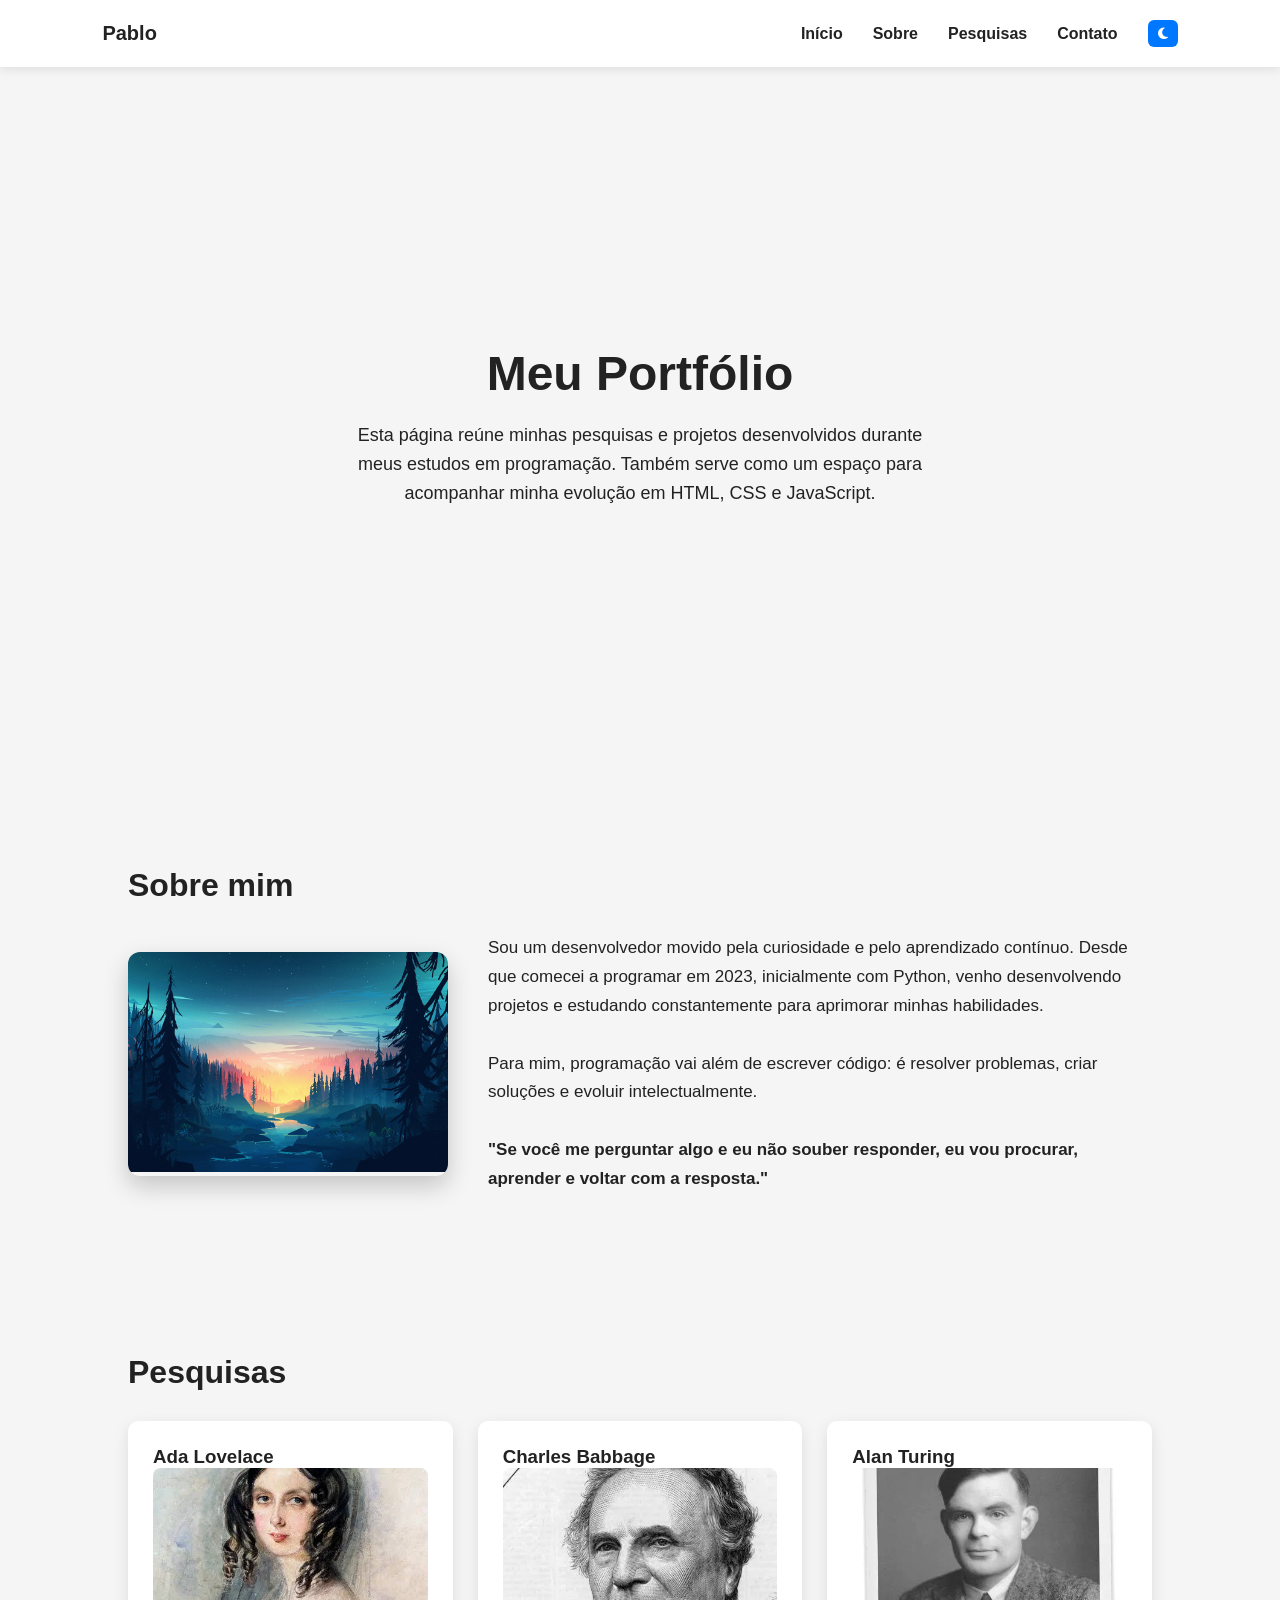
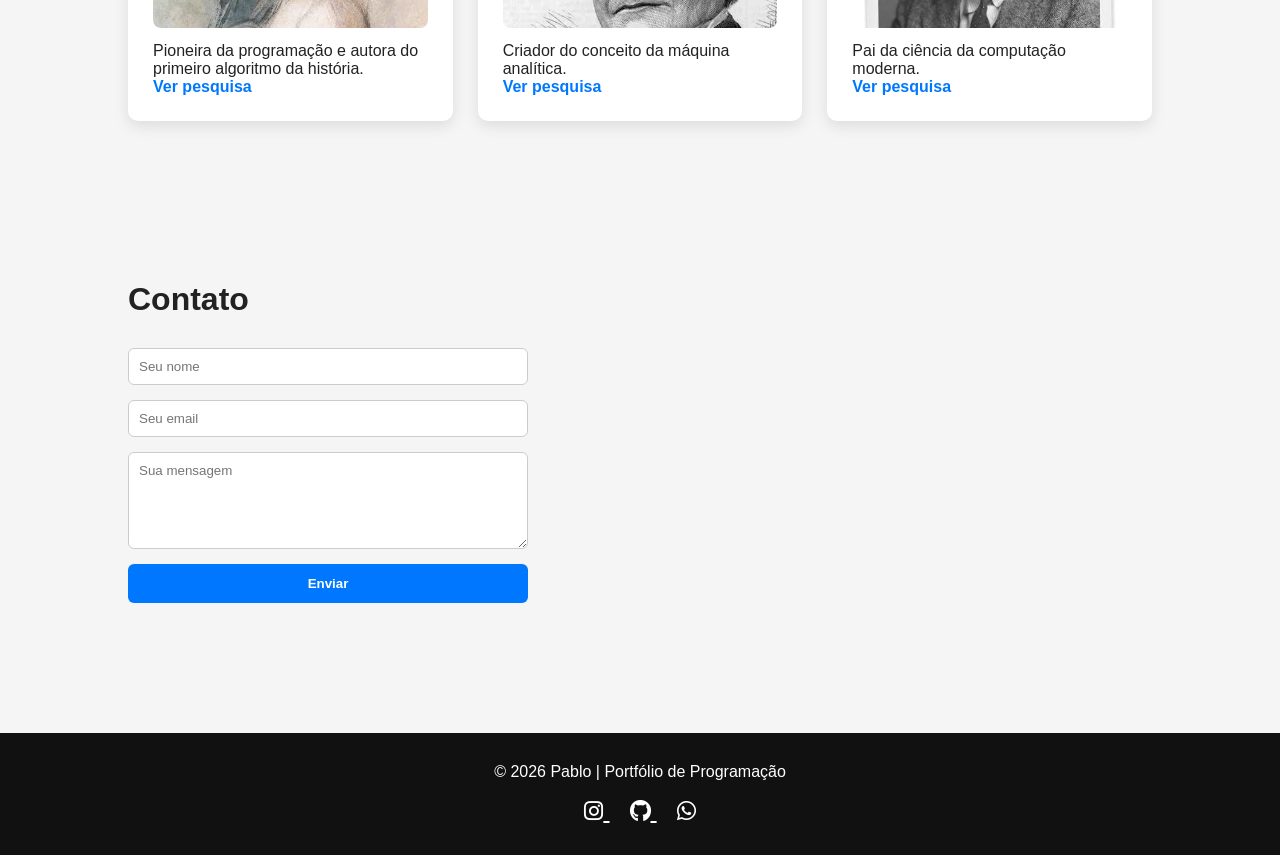
==== commit 88b0dc8b: "arrumando detalhes" ====
--- a/index.html
+++ b/index.html
@@ -4,181 +4,408 @@
 <head>
     <meta charset="UTF-8">
     <meta name="viewport" content="width=device-width, initial-scale=1.0">
-    <meta name="description" content="Portfólio de Pablo - Desenvolvedor e Estudante de Engenharia de Software">
-    <title>Pablo | Portfólio de Engenharia de Software</title>
-    
-    <!-- Google Fonts -->
-    <link rel="preconnect" href="https://fonts.googleapis.com">
-    <link rel="preconnect" href="https://fonts.gstatic.com" crossorigin>
-    <link href="https://fonts.googleapis.com/css2?family=Inter:wght@400;500;600;700;800&display=swap" rel="stylesheet">
-    
-    <!-- Font Awesome for Icons -->
-    <link rel="stylesheet" href="https://cdnjs.cloudflare.com/ajax/libs/font-awesome/6.4.0/css/all.min.css">
-    
-    <!-- Custom CSS -->
-    <link rel="stylesheet" href="assets/css/style.css">
+
+    <title>Pablo | Portfólio</title>
+
+    <!-- Font Awesome -->
+    <link rel="stylesheet" href="https://cdnjs.cloudflare.com/ajax/libs/font-awesome/6.5.1/css/all.min.css">
+
+    <style>
+        :root {
+            --bg: #f5f5f5;
+            --text: #222;
+            --header: white;
+            --hover: #0077ff;
+            --input: #ccc;
+            --footer: #111;
+        }
+
+        .dark-mode {
+            --bg: #1c1c1c;
+            --text: #f5f5f5;
+            --header: #111;
+            --hover: #4aa3ff;
+            --input: #555;
+            --footer: #000;
+        }
+
+        * {
+            margin: 0;
+            padding: 0;
+            box-sizing: border-box;
+            font-family: Arial, Helvetica, sans-serif;
+        }
+
+        html {
+            scroll-behavior: smooth;
+        }
+
+        body {
+            background: var(--bg);
+            color: var(--text);
+        }
+
+        /* HEADER */
+
+        header {
+            display: flex;
+            justify-content: space-between;
+            align-items: center;
+            padding: 20px 8%;
+            background: var(--header);
+            box-shadow: 0 2px 10px rgba(0, 0, 0, 0.1);
+            position: sticky;
+            top: 0;
+        }
+
+        .logo {
+            font-size: 20px;
+            font-weight: bold;
+        }
+
+        nav ul {
+            display: flex;
+            gap: 30px;
+            list-style: none;
+            align-items: center;
+        }
+
+        nav a {
+            text-decoration: none;
+            color: var(--text);
+            font-weight: 600;
+            transition: .3s;
+        }
+
+        nav a:hover {
+            color: var(--hover);
+        }
+
+        .dark-btn {
+            padding: 6px 10px;
+            border: none;
+            background: var(--hover);
+            color: white;
+            border-radius: 6px;
+            cursor: pointer;
+        }
+
+        /* HERO */
+
+        #hero {
+            height: 80vh;
+            display: flex;
+            flex-direction: column;
+            justify-content: center;
+            align-items: center;
+            text-align: center;
+            padding: 20px;
+        }
+
+        #hero h1 {
+            font-size: 48px;
+            margin-bottom: 20px;
+        }
+
+        #hero p {
+            max-width: 600px;
+            font-size: 18px;
+            line-height: 1.6;
+        }
+
+        /* SEÇÕES */
+
+        section {
+            padding: 80px 10%;
+        }
+
+        h2 {
+            margin-bottom: 30px;
+            font-size: 32px;
+        }
+
+        /* SOBRE */
+
+        .sobre-container {
+            display: flex;
+            gap: 40px;
+            align-items: center;
+            flex-wrap: wrap;
+        }
+
+        .card-img {
+            width: 320px;
+            border-radius: 12px;
+            overflow: hidden;
+            box-shadow: 0 10px 25px rgba(0, 0, 0, 0.2);
+        }
+
+        .card-img img {
+            width: 100%;
+            height: 220px;
+            object-fit: cover;
+        }
+
+        .sobre-texto {
+            flex: 1;
+            line-height: 1.7;
+            font-size: 17px;
+        }
+
+        /* PESQUISAS */
+
+        .cards {
+            display: grid;
+            grid-template-columns: repeat(auto-fit, minmax(250px, 1fr));
+            gap: 25px;
+        }
+
+        .card {
+            background: var(--header);
+            padding: 25px;
+            border-radius: 10px;
+            box-shadow: 0 5px 15px rgba(0, 0, 0, 0.1);
+            transition: .3s;
+        }
+
+        .card:hover {
+            transform: translateY(-5px);
+        }
+
+        .card a {
+            text-decoration: none;
+            color: var(--hover);
+            font-weight: bold;
+        }
+
+        .card img {
+            width: 100%;
+            height: 160px;
+            object-fit: cover;
+            border-radius: 8px;
+            margin-bottom: 10px;
+        }
+
+        /* CONTATO */
+
+        form {
+            display: flex;
+            flex-direction: column;
+            gap: 15px;
+            max-width: 400px;
+        }
+
+        input,
+        textarea {
+            padding: 10px;
+            border: 1px solid var(--input);
+            border-radius: 6px;
+        }
+
+        button {
+            padding: 12px;
+            border: none;
+            background: var(--hover);
+            color: white;
+            font-weight: bold;
+            border-radius: 6px;
+            cursor: pointer;
+            transition: .3s;
+        }
+
+        button:hover {
+            background: #005ad1;
+        }
+
+        /* FOOTER */
+
+        footer {
+            text-align: center;
+            padding: 30px;
+            margin-top: 50px;
+            background: var(--footer);
+            color: white;
+        }
+
+        footer a {
+            margin: 0 10px;
+            font-size: 22px;
+            color: white;
+            transition: .3s;
+        }
+
+        footer a:hover {
+            color: var(--hover);
+        }
+    </style>
 </head>
 
 <body>
 
     <header>
-        <a href="#" class="logo">PABLO.DEV</a>
+
+        <div class="logo">Pablo</div>
+
         <nav>
             <ul>
+
                 <li><a href="#hero">Início</a></li>
                 <li><a href="#sobre">Sobre</a></li>
-                <li><a href="#habilidades">Habilidades</a></li>
                 <li><a href="#pesquisas">Pesquisas</a></li>
                 <li><a href="#contato">Contato</a></li>
+
+                <li>
+                    <button class="dark-btn" onclick="toggleDarkMode()">
+                        <i class="fa-solid fa-moon"></i>
+                    </button>
+                </li>
+
             </ul>
         </nav>
+
     </header>
 
-    <!-- HERO SECTION -->
+
+    <!-- HERO -->
+
     <section id="hero">
-        <h1>Construindo o Futuro</h1>
+
+        <h1>Meu Portfólio</h1>
+
         <p>
-            Bem-vindo ao meu espaço digital. Sou estudante de Engenharia de Software, 
-            apaixonado por transformar ideias em código e explorar a história da computação.
+            Esta página reúne minhas pesquisas e projetos desenvolvidos durante meus estudos em programação.
+            Também serve como um espaço para acompanhar minha evolução em HTML, CSS e JavaScript.
         </p>
+
     </section>
 
-    <!-- SOBRE SECTION -->
+
+    <!-- SOBRE -->
+
     <section id="sobre">
-        <h2>Sobre Mim</h2>
+
+        <h2>Sobre mim</h2>
+
         <div class="sobre-container">
+
             <div class="card-img">
-                <img src="c3uhsgo1vx541.jpg" alt="Foto de Pablo">
+                <img src="./c3uhsgo1vx541.jpg">
             </div>
+
             <div class="sobre-texto">
+
                 <p>
-                    Sou um desenvolvedor movido pela curiosidade e pelo aprendizado contínuo. Desde que iniciei minha jornada em 2023, venho me dedicando a dominar as ferramentas que moldam o mundo digital.
+                    Sou um desenvolvedor movido pela curiosidade e pelo aprendizado contínuo.
+                    Desde que comecei a programar em 2023, inicialmente com Python, venho desenvolvendo projetos e
+                    estudando constantemente para aprimorar minhas habilidades.
                 </p>
+
+                <br>
+
                 <p>
-                    Para mim, programação vai além de escrever código: é resolver problemas complexos, criar soluções inovadoras e evoluir intelectualmente a cada desafio superado.
+                    Para mim, programação vai além de escrever código: é resolver problemas, criar soluções e evoluir
+                    intelectualmente.
                 </p>
-                <blockquote>
-                    "Se você me perguntar algo e eu não souber responder, não direi apenas que não sei. Eu vou procurar, aprender e voltar com a resposta."
-                </blockquote>
+
+                <br>
+
+                <p>
+                    <strong>
+                        "Se você me perguntar algo e eu não souber responder, eu vou procurar, aprender e voltar com a
+                        resposta."
+                    </strong>
+                </p>
+
             </div>
+
         </div>
+
     </section>
 
-    <!-- HABILIDADES SECTION -->
-    <section id="habilidades">
-        <h2>Minhas Habilidades</h2>
-        <div class="skills-grid">
-            <div class="skill-item">
-                <i class="fab fa-python"></i>
-                <span>Python</span>
+
+    <!-- PESQUISAS -->
+
+    <section id="pesquisas">
+
+        <h2>Pesquisas</h2>
+
+        <div class="cards">
+
+            <div class="card">
+                <h3>Ada Lovelace</h3>
+                <img src="ada-love.webp">
+                <p>Pioneira da programação e autora do primeiro algoritmo da história.</p>
+                <a href="./pesquisa/ada.html">Ver pesquisa</a>
             </div>
-            <div class="skill-item">
-                <i class="fab fa-js"></i>
-                <span>JavaScript</span>
+
+            <div class="card">
+                <h3>Charles Babbage</h3>
+                <img src="charles.webp">
+                <p>Criador do conceito da máquina analítica.</p>
+                <a href="./pesquisa/babbage.html">Ver pesquisa</a>
             </div>
-            <div class="skill-item">
-                <i class="fab fa-node-js"></i>
-                <span>Node.js</span>
+
+            <div class="card">
+                <h3>Alan Turing</h3>
+                <img src="alan.webp">
+                <p>Pai da ciência da computação moderna.</p>
+                <a href="./pesquisa/turing.html">Ver pesquisa</a>
             </div>
-            <div class="skill-item">
-                <i class="fab fa-php"></i>
-                <span>PHP</span>
-            </div>
-            <div class="skill-item">
-                <i class="fab fa-html5"></i>
-                <span>HTML5</span>
-            </div>
-            <div class="skill-item">
-                <i class="fab fa-css3-alt"></i>
-                <span>CSS3</span>
-            </div>
-            <div class="skill-item">
-                <i class="fas fa-database"></i>
-                <span>SQL</span>
-            </div>
-            <div class="skill-item">
-                <i class="fas fa-server"></i>
-                <span>MySQL</span>
-            </div>
-            <div class="skill-item">
-                <i class="fas fa-leaf"></i>
-                <span>MariaDB</span>
-            </div>
-            <div class="skill-item">
-                <i class="fas fa-code"></i>
-                <span>Portugol</span>
-            </div>
+
         </div>
+
     </section>
 
-    <!-- PESQUISAS SECTION -->
-    <section id="pesquisas">
-        <h2>Pesquisas Acadêmicas</h2>
-        <div class="cards">
-            <!-- Ada Lovelace -->
-            <div class="card">
-                <img src="ada-love.webp" alt="Ada Lovelace">
-                <div class="card-content">
-                    <h3>Ada Lovelace</h3>
-                    <p>Pioneira da programação e autora do primeiro algoritmo da história. Pesquisa realizada para a disciplina de Fundamentos da Eng. Software.</p>
-                    <a href="pesquisa/ada.html" class="btn-card">Ler Pesquisa</a>
-                </div>
-            </div>
-
-            <!-- Charles Babbage -->
-            <div class="card">
-                <img src="charles.webp" alt="Charles Babbage">
-                <div class="card-content">
-                    <h3>Charles Babbage</h3>
-                    <p>Criador do conceito da máquina analítica, a base teórica para os computadores modernos e o processamento de dados.</p>
-                    <a href="pesquisa/babbage.html" class="btn-card">Ler Pesquisa</a>
-                </div>
-            </div>
-
-            <!-- Alan Turing -->
-            <div class="card">
-                <img src="alan.webp" alt="Alan Turing">
-                <div class="card-content">
-                    <h3>Alan Turing</h3>
-                    <p>O pai da ciência da computação moderna, cujas contribuições foram fundamentais para a quebra de códigos e a inteligência artificial.</p>
-                    <a href="pesquisa/turing.html" class="btn-card">Ler Pesquisa</a>
-                </div>
-            </div>
-        </div>
+
+    <!-- CONTATO -->
+
+    <section id="contato">
+
+        <h2>Contato</h2>
+
+        <form>
+
+            <input type="text" placeholder="Seu nome">
+
+            <input type="email" placeholder="Seu email">
+
+            <textarea rows="5" placeholder="Sua mensagem"></textarea>
+
+            <button>Enviar</button>
+
+        </form>
+
     </section>
 
-    <!-- CONTATO SECTION -->
-    <section id="contato">
-        <h2>Entre em Contato</h2>
-        <form id="contact-form" action="https://formspree.io/f/xpwqgqge" method="POST">
-            <div class="form-group">
-                <label for="name">Nome</label>
-                <input type="text" id="name" name="name" placeholder="Seu nome completo" required>
-            </div>
-            <div class="form-group">
-                <label for="email">E-mail</label>
-                <input type="email" id="email" name="email" placeholder="seu@email.com" required>
-            </div>
-            <div class="form-group">
-                <label for="message">Mensagem</label>
-                <textarea id="message" name="message" rows="5" placeholder="Como posso ajudar?" required></textarea>
-            </div>
-            <button type="submit" id="submit-btn">Enviar Mensagem</button>
-            <div id="form-status"></div>
-        </form>
-    </section>
 
     <footer>
-        <div class="footer-content">
-            <p><strong>Pablo</strong> | Estudante de Engenharia de Software</p>
-        </div>
-        <div class="footer-bottom">
-            <p>&copy; 2026 Pablo. Todos os direitos reservados.</p>
-        </div>
+
+        <p>© 2026 Pablo | Portfólio de Programação</p>
+
+        <br>
+
+        <a href="https://instagram.com/pabloalmeidathe1" target="_blank">
+            <i class="fa-brands fa-instagram"></i>
+        </a>
+
+        <a href="https://github.com/Kingnike1" target="_blank">
+            <i class="fa-brands fa-github"></i>
+        </a>
+
+        <a href="https://wa.me/5562993293028" target="_blank">
+            <i class="fa-brands fa-whatsapp"></i>
+        </a>
+
     </footer>
 
-    <!-- Custom JS -->
-    <script src="assets/js/script.js"></script>
+    <script>
+
+        function toggleDarkMode() {
+            document.body.classList.toggle("dark-mode")
+        }
+
+    </script>
+
 </body>
 
-</html>
+</html>
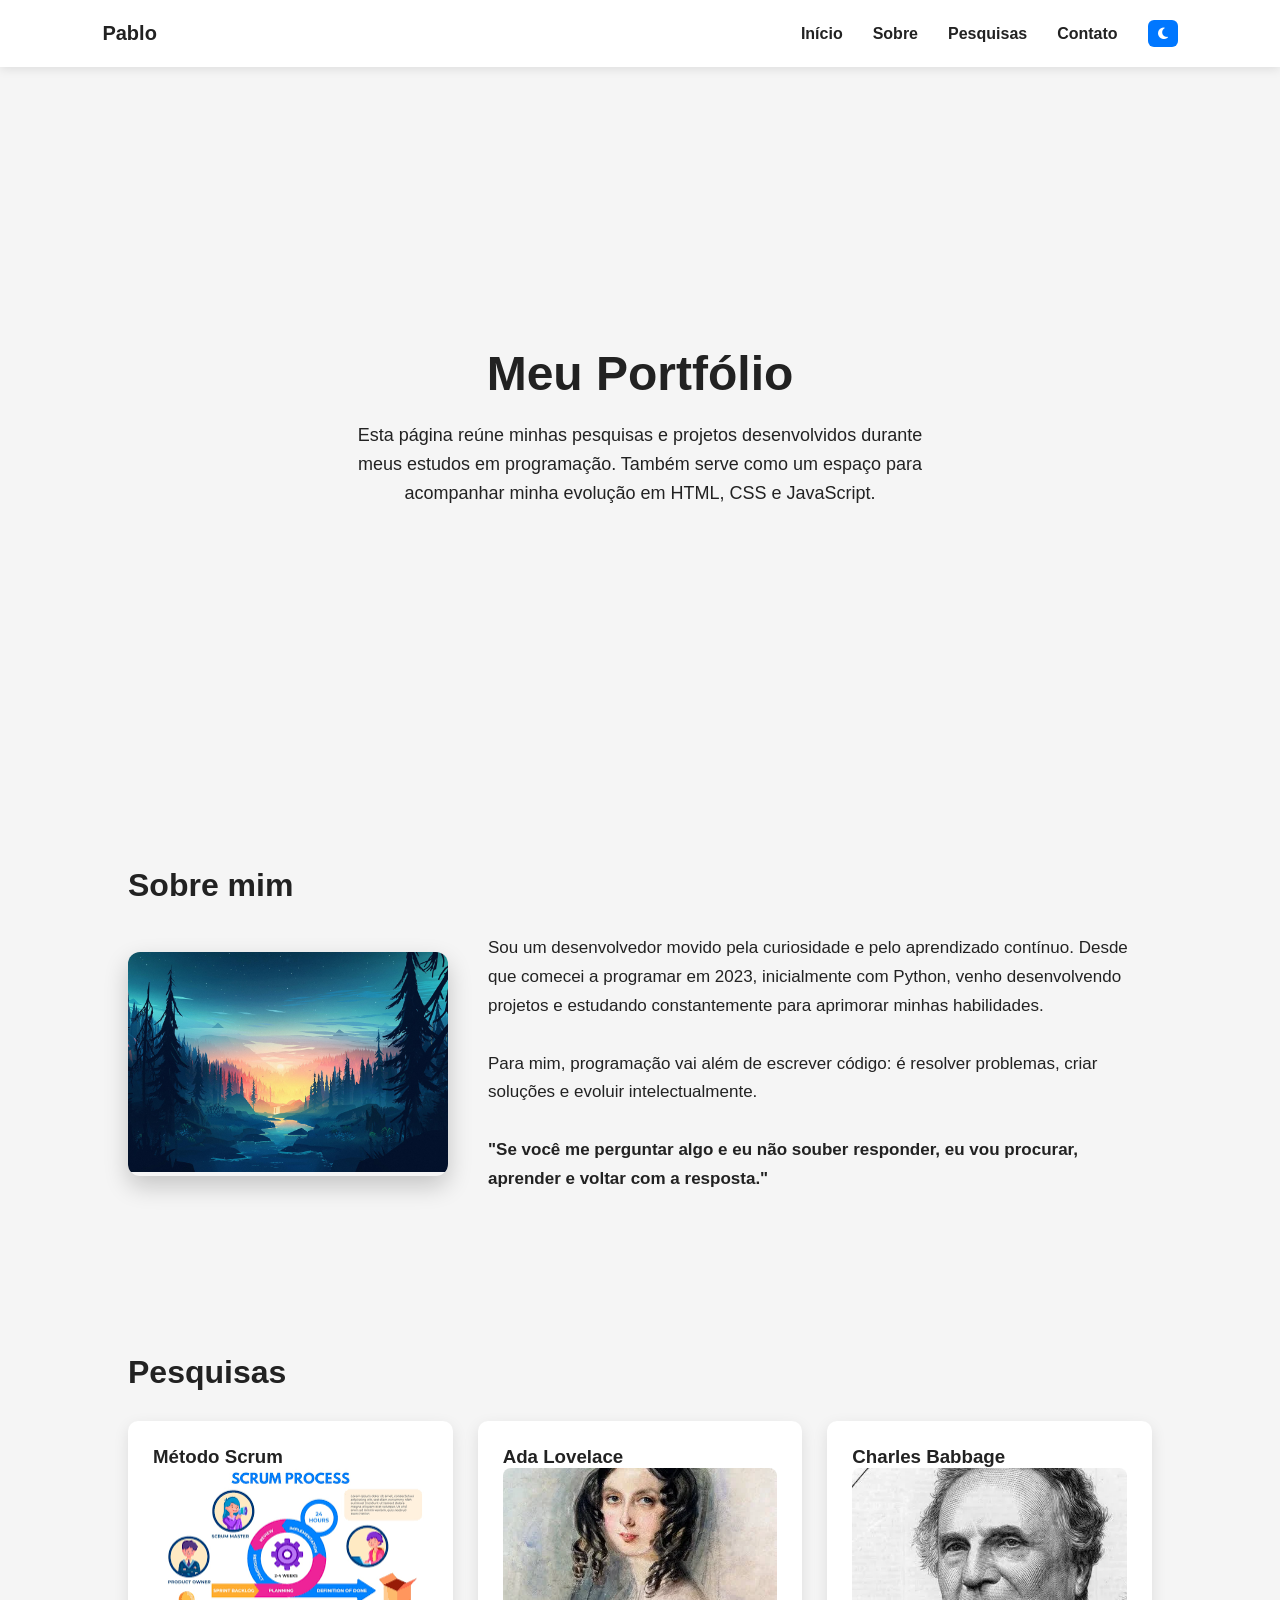
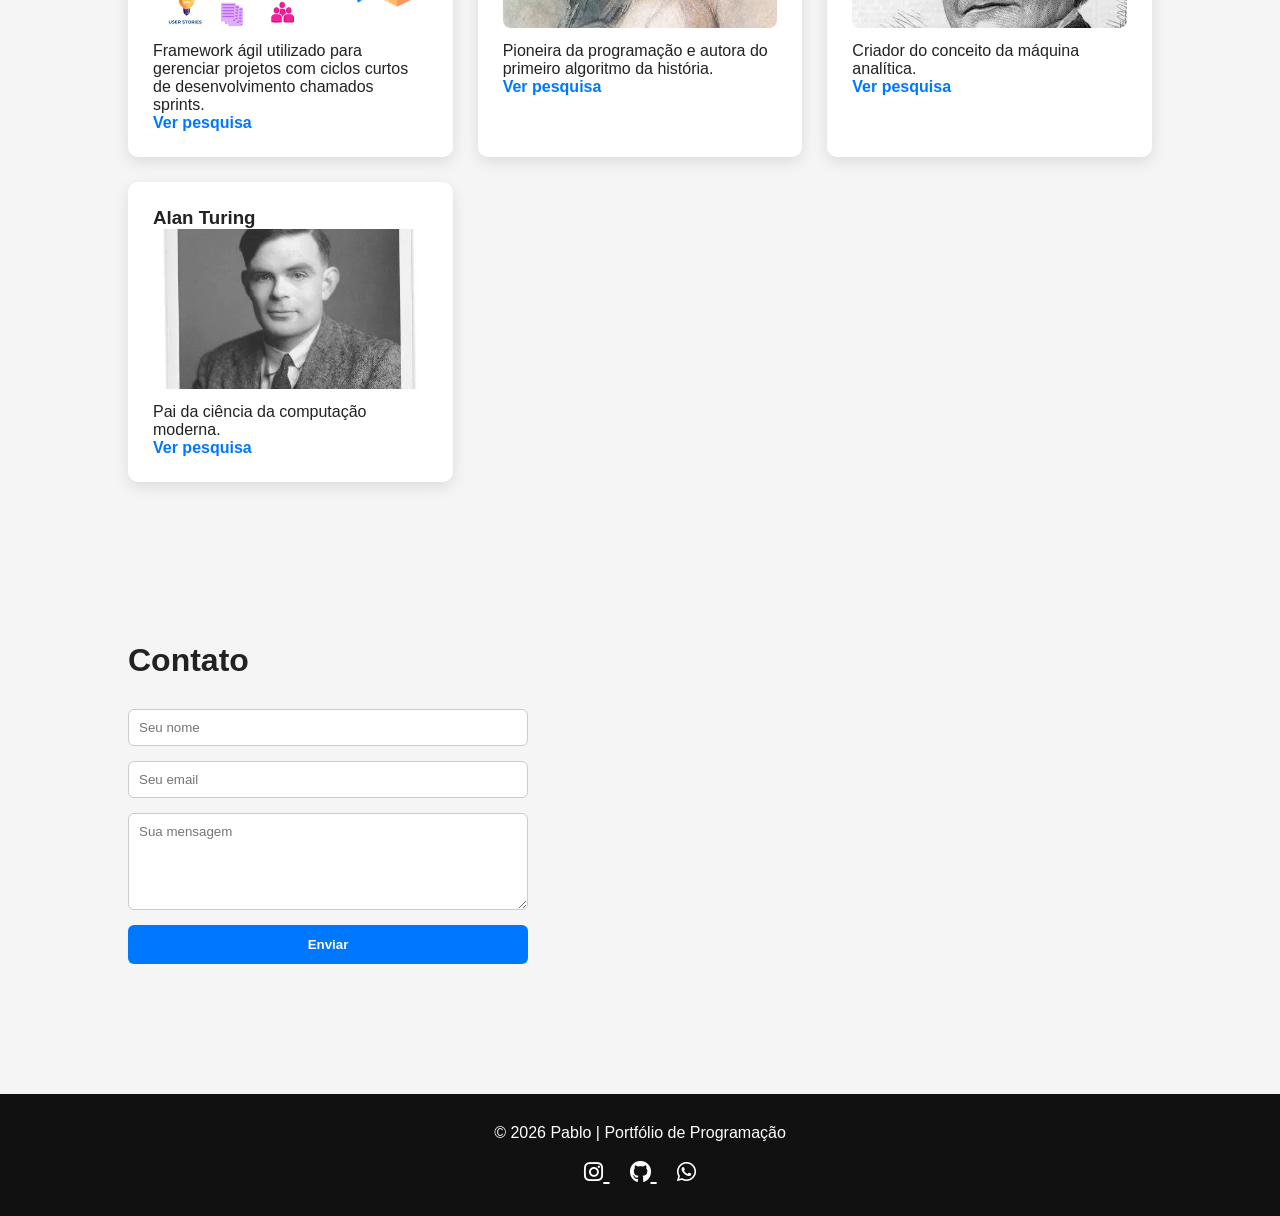
==== commit 15a86b44: "Add Scrum method card and detailed research page - Introduced a new card for the Scrum method in the" ====
--- a/index.html
+++ b/index.html
@@ -330,7 +330,12 @@
         <h2>Pesquisas</h2>
 
         <div class="cards">
-
+            <div class="card">
+                <h3>Método Scrum</h3>
+                <img src="scrum.png">
+                <p>Framework ágil utilizado para gerenciar projetos com ciclos curtos de desenvolvimento chamados sprints.</p>
+                <a href="./pewsquisa/scrum.html">Ver pesquisa</a>
+            </div>
             <div class="card">
                 <h3>Ada Lovelace</h3>
                 <img src="ada-love.webp">
@@ -408,4 +413,4 @@
 
 </body>
 
-</html>+</html>
